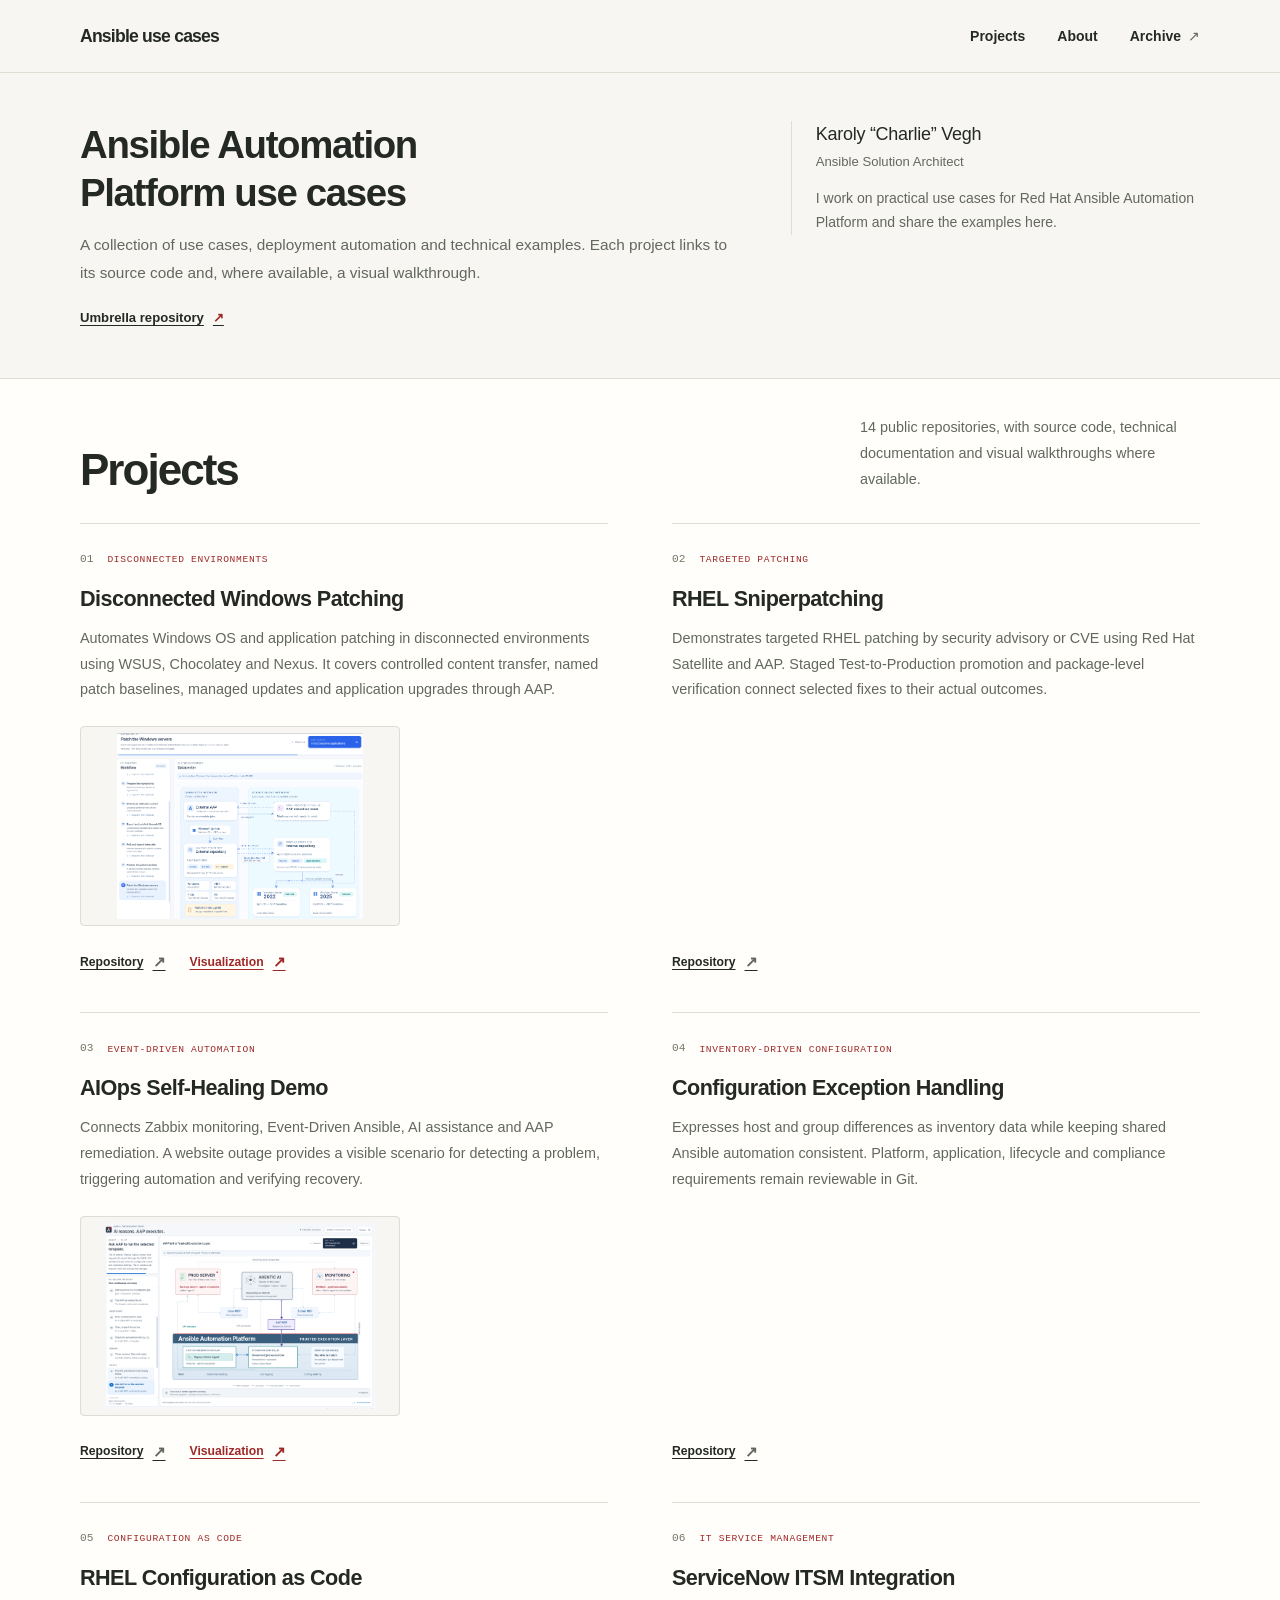
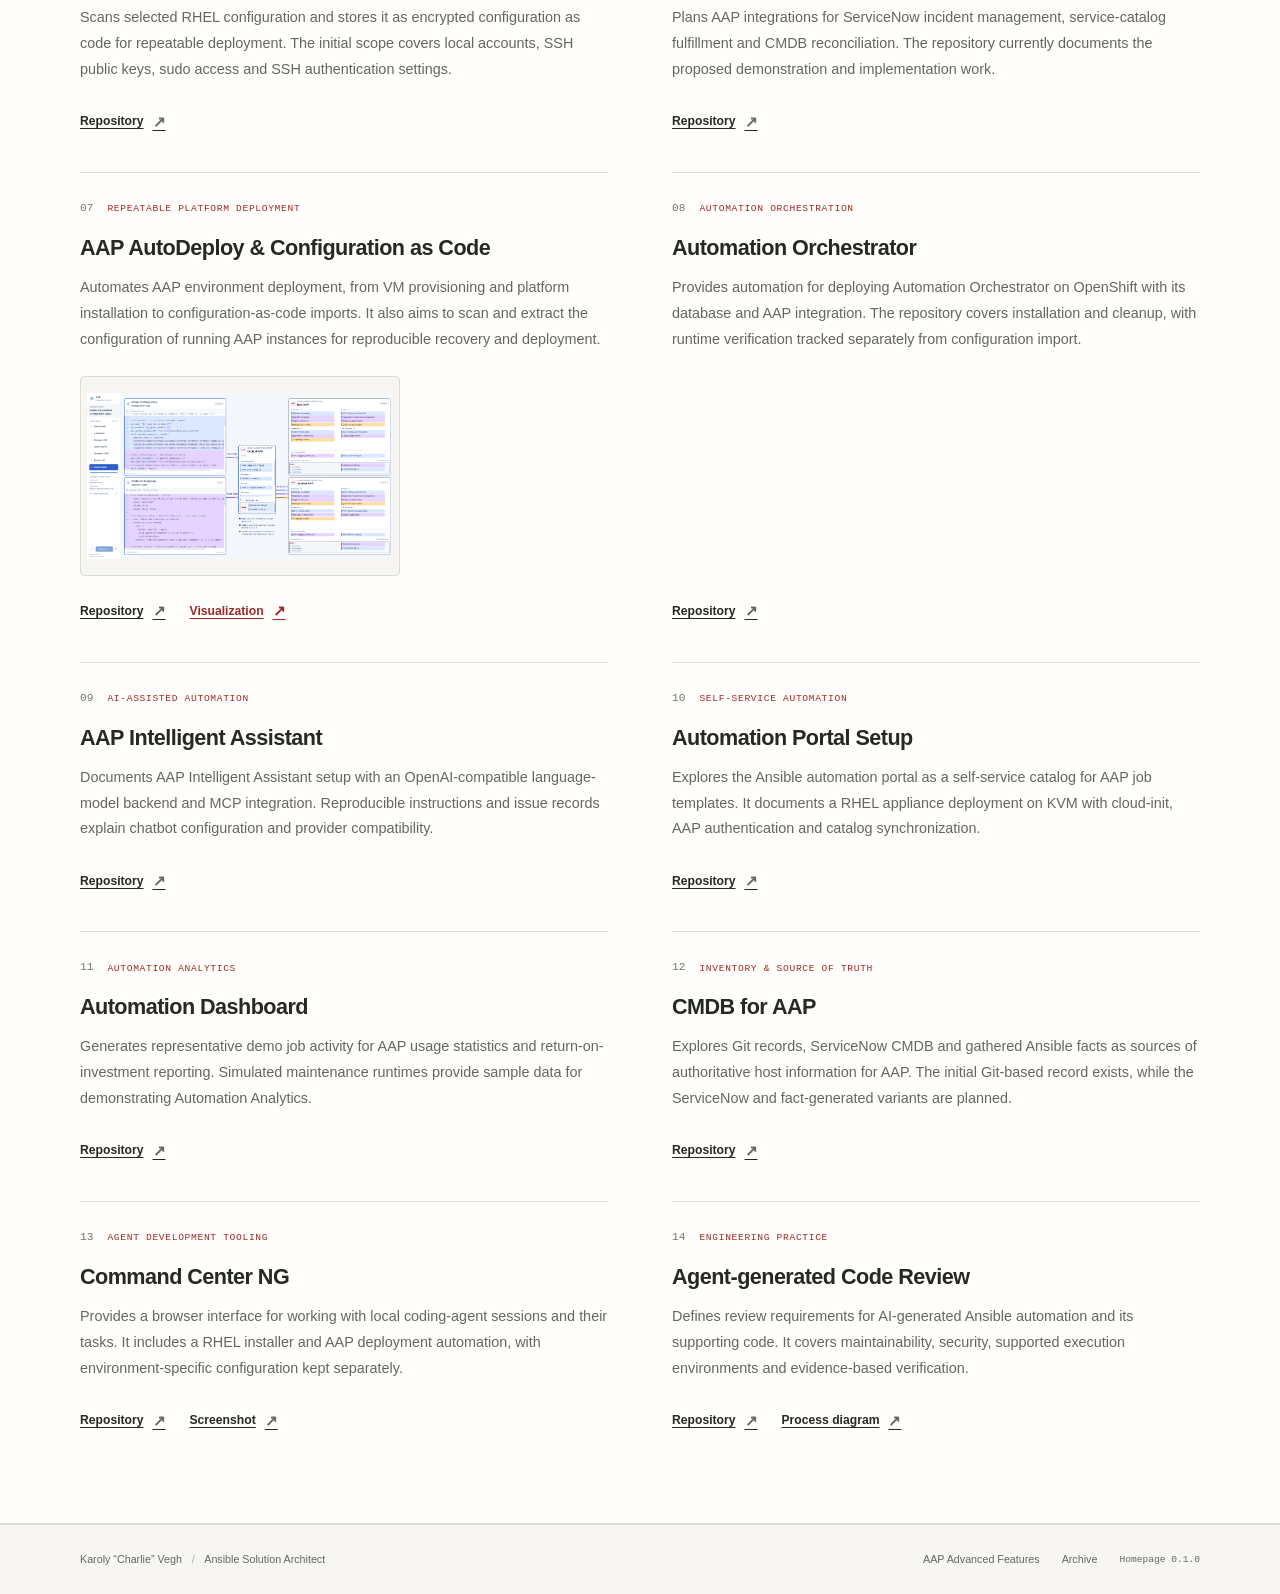
==== index.html @ 4953884d "Add visualization screenshot thumbnails" ====
<!doctype html>
<html lang="en">
<head>
  <meta charset="utf-8">
  <meta name="viewport" content="width=device-width, initial-scale=1">
  <meta name="description" content="Ansible Automation Platform use cases by Karoly “Charlie” Vegh, Ansible Solution Architect. Explore automation projects, source code and visual walkthroughs.">
  <meta name="site-version" content="0.1.0">
  <meta name="theme-color" content="#f8f6f2">
  <title>Ansible Automation Projects — Karoly “Charlie” Vegh</title>
  <link rel="stylesheet" href="/assets/site.css?v=0.1.0">
</head>
<body>
  <a class="skip-link" href="#main">Skip to content</a>
  <header class="site-header">
    <div class="container header-inner">
      <a class="wordmark" href="/" aria-label="Ansible use cases, home">Ansible use cases</a>
      <nav aria-label="Main navigation">
        <a href="#projects">Projects</a>
        <a href="#about">About</a>
        <a href="/archive/">Archive <span aria-hidden="true">↗</span></a>
      </nav>
    </div>
  </header>

  <main id="main">
    <section class="intro container" aria-labelledby="intro-heading">
      <div class="intro-copy">
        <h1 id="intro-heading">Ansible Automation Platform use cases</h1>
        <p class="intro-description">A collection of use cases, deployment automation and technical examples. Each project links to its source code and, where available, a visual walkthrough.</p>
        <p class="intro-links"><a class="text-link" href="https://github.com/kvegh/AAP-advanced-features">Umbrella repository <span aria-hidden="true">↗</span></a></p>
      </div>
      <aside class="author-intro" id="about" aria-labelledby="author-heading">
        <h2 id="author-heading">Karoly “Charlie” Vegh</h2>
        <p class="role">Ansible Solution Architect</p>
        <p>I work on practical use cases for Red Hat Ansible Automation Platform and share the examples here.</p>
      </aside>
    </section>

    <section class="projects-section" id="projects" aria-labelledby="projects-heading">
      <div class="container">
        <div class="section-heading">
          <div><h2 id="projects-heading">Projects</h2></div>
          <p>14 public repositories, with source code, technical documentation and visual walkthroughs where available.</p>
        </div>
        <div class="project-list">
          <article class="project" id="windows-patching" aria-labelledby="windows-title">
            <div class="project-topline"><span class="project-number">01</span><p class="project-category">Disconnected environments</p></div>
            <h3 id="windows-title">Disconnected Windows Patching</h3>
            <p class="project-description">Automates Windows OS and application patching in disconnected environments using WSUS, Chocolatey and Nexus. It covers controlled content transfer, named patch baselines, managed updates and application upgrades through AAP.</p>
            <a class="project-preview" href="https://kvegh.github.io/disconnected-windows-patching/demo-with-aap/" aria-label="Open Disconnected Windows Patching visualization from the beginning">
              <img src="/assets/thumbnails/windows-patching.png" width="1350" height="1022" loading="lazy" decoding="async" alt="Screenshot of the Disconnected Windows Patching visual walkthrough">
            </a>
            <div class="project-links"><a href="https://github.com/kvegh/disconnected-windows-patching" aria-label="Disconnected Windows Patching repository">Repository <span aria-hidden="true">↗</span></a><a class="visualization-link" href="https://kvegh.github.io/disconnected-windows-patching/demo-with-aap/" aria-label="Disconnected Windows Patching visualization">Visualization <span aria-hidden="true">↗</span></a></div>
          </article>
          <article class="project" id="rhel-sniperpatching" aria-labelledby="sniperpatching-title">
            <div class="project-topline"><span class="project-number">02</span><p class="project-category">Targeted patching</p></div>
            <h3 id="sniperpatching-title">RHEL Sniperpatching</h3>
            <p class="project-description">Demonstrates targeted RHEL patching by security advisory or CVE using Red Hat Satellite and AAP. Staged Test-to-Production promotion and package-level verification connect selected fixes to their actual outcomes.</p>
            <div class="project-links"><a href="https://github.com/kvegh/RHEL-sniperpatching" aria-label="RHEL Sniperpatching repository">Repository <span aria-hidden="true">↗</span></a></div>
          </article>
          <article class="project" id="aiops" aria-labelledby="aiops-title">
            <div class="project-topline"><span class="project-number">03</span><p class="project-category">Event-driven automation</p></div>
            <h3 id="aiops-title">AIOps Self-Healing Demo</h3>
            <p class="project-description">Connects Zabbix monitoring, Event-Driven Ansible, AI assistance and AAP remediation. A website outage provides a visible scenario for detecting a problem, triggering automation and verifying recovery.</p>
            <a class="project-preview" href="https://kvegh.github.io/aiops-selfhealing-demo/#step=1" aria-label="Open AIOps Self-Healing Demo visualization from the beginning">
              <img src="/assets/thumbnails/aiops-selfhealing.png" width="1485" height="1024" loading="lazy" decoding="async" alt="Screenshot of the AIOps Self-Healing Demo visual walkthrough">
            </a>
            <div class="project-links"><a href="https://github.com/kvegh/aiops-selfhealing-demo" aria-label="AIOps Self-Healing Demo repository">Repository <span aria-hidden="true">↗</span></a><a class="visualization-link" href="https://kvegh.github.io/aiops-selfhealing-demo/" aria-label="AIOps Self-Healing Demo visualization">Visualization <span aria-hidden="true">↗</span></a></div>
          </article>
          <article class="project" id="configuration-exceptions" aria-labelledby="exceptions-title">
            <div class="project-topline"><span class="project-number">04</span><p class="project-category">Inventory-driven configuration</p></div>
            <h3 id="exceptions-title">Configuration Exception Handling</h3>
            <p class="project-description">Expresses host and group differences as inventory data while keeping shared Ansible automation consistent. Platform, application, lifecycle and compliance requirements remain reviewable in Git.</p>
            <div class="project-links"><a href="https://github.com/kvegh/config_exceptions_ng" aria-label="Configuration Exception Handling repository">Repository <span aria-hidden="true">↗</span></a></div>
          </article>
          <article class="project" id="rhel-configuration" aria-labelledby="rhel-configuration-title">
            <div class="project-topline"><span class="project-number">05</span><p class="project-category">Configuration as code</p></div>
            <h3 id="rhel-configuration-title">RHEL Configuration as Code</h3>
            <p class="project-description">Scans selected RHEL configuration and stores it as encrypted configuration as code for repeatable deployment. The initial scope covers local accounts, SSH public keys, sudo access and SSH authentication settings.</p>
            <div class="project-links"><a href="https://github.com/kvegh/RHEL-ConfigAsCode" aria-label="RHEL Configuration as Code repository">Repository <span aria-hidden="true">↗</span></a></div>
          </article>
          <article class="project" id="servicenow" aria-labelledby="servicenow-title">
            <div class="project-topline"><span class="project-number">06</span><p class="project-category">IT service management</p></div>
            <h3 id="servicenow-title">ServiceNow ITSM Integration</h3>
            <p class="project-description">Plans AAP integrations for ServiceNow incident management, service-catalog fulfillment and CMDB reconciliation. The repository currently documents the proposed demonstration and implementation work.</p>
            <div class="project-links"><a href="https://github.com/kvegh/ServiceNow-ITSM-Integration" aria-label="ServiceNow ITSM Integration repository">Repository <span aria-hidden="true">↗</span></a></div>
          </article>
          <article class="project" id="aap-autodeploy" aria-labelledby="autodeploy-title">
            <div class="project-topline"><span class="project-number">07</span><p class="project-category">Repeatable platform deployment</p></div>
            <h3 id="autodeploy-title">AAP AutoDeploy &amp; Configuration as Code</h3>
            <p class="project-description">Automates AAP environment deployment, from VM provisioning and platform installation to configuration-as-code imports. It also aims to scan and extract the configuration of running AAP instances for reproducible recovery and deployment.</p>
            <a class="project-preview" href="https://kvegh.github.io/aap_autodeploy_configascode/#separation" aria-label="Open AAP AutoDeploy and Configuration as Code visualization from the beginning">
              <img src="/assets/thumbnails/aap-autodeploy.png" width="1914" height="1037" loading="lazy" decoding="async" alt="Screenshot of the AAP AutoDeploy and Configuration as Code visual walkthrough">
            </a>
            <div class="project-links"><a href="https://github.com/kvegh/aap_autodeploy_configascode" aria-label="AAP AutoDeploy and Configuration as Code repository">Repository <span aria-hidden="true">↗</span></a><a class="visualization-link" href="https://kvegh.github.io/aap_autodeploy_configascode/" aria-label="AAP AutoDeploy and Configuration as Code visualization">Visualization <span aria-hidden="true">↗</span></a></div>
          </article>
          <article class="project" id="orchestrator" aria-labelledby="orchestrator-title">
            <div class="project-topline"><span class="project-number">08</span><p class="project-category">Automation orchestration</p></div>
            <h3 id="orchestrator-title">Automation Orchestrator</h3>
            <p class="project-description">Provides automation for deploying Automation Orchestrator on OpenShift with its database and AAP integration. The repository covers installation and cleanup, with runtime verification tracked separately from configuration import.</p>
            <div class="project-links"><a href="https://github.com/kvegh/automation-orchestrator" aria-label="Automation Orchestrator repository">Repository <span aria-hidden="true">↗</span></a></div>
          </article>
          <article class="project" id="intelligent-assistant" aria-labelledby="assistant-title">
            <div class="project-topline"><span class="project-number">09</span><p class="project-category">AI-assisted automation</p></div>
            <h3 id="assistant-title">AAP Intelligent Assistant</h3>
            <p class="project-description">Documents AAP Intelligent Assistant setup with an OpenAI-compatible language-model backend and MCP integration. Reproducible instructions and issue records explain chatbot configuration and provider compatibility.</p>
            <div class="project-links"><a href="https://github.com/kvegh/intelligent-assistant" aria-label="AAP Intelligent Assistant repository">Repository <span aria-hidden="true">↗</span></a></div>
          </article>
          <article class="project" id="automation-portal" aria-labelledby="portal-title">
            <div class="project-topline"><span class="project-number">10</span><p class="project-category">Self-service automation</p></div>
            <h3 id="portal-title">Automation Portal Setup</h3>
            <p class="project-description">Explores the Ansible automation portal as a self-service catalog for AAP job templates. It documents a RHEL appliance deployment on KVM with cloud-init, AAP authentication and catalog synchronization.</p>
            <div class="project-links"><a href="https://github.com/kvegh/automation_portal_setup" aria-label="Automation Portal Setup repository">Repository <span aria-hidden="true">↗</span></a></div>
          </article>
          <article class="project" id="automation-dashboard" aria-labelledby="dashboard-title">
            <div class="project-topline"><span class="project-number">11</span><p class="project-category">Automation analytics</p></div>
            <h3 id="dashboard-title">Automation Dashboard</h3>
            <p class="project-description">Generates representative demo job activity for AAP usage statistics and return-on-investment reporting. Simulated maintenance runtimes provide sample data for demonstrating Automation Analytics.</p>
            <div class="project-links"><a href="https://github.com/kvegh/Automation_Dashboard" aria-label="Automation Dashboard repository">Repository <span aria-hidden="true">↗</span></a></div>
          </article>
          <article class="project" id="cmdb" aria-labelledby="cmdb-title">
            <div class="project-topline"><span class="project-number">12</span><p class="project-category">Inventory &amp; source of truth</p></div>
            <h3 id="cmdb-title">CMDB for AAP</h3>
            <p class="project-description">Explores Git records, ServiceNow CMDB and gathered Ansible facts as sources of authoritative host information for AAP. The initial Git-based record exists, while the ServiceNow and fact-generated variants are planned.</p>
            <div class="project-links"><a href="https://github.com/kvegh/CMDB-for-AAP" aria-label="CMDB for AAP repository">Repository <span aria-hidden="true">↗</span></a></div>
          </article>
          <article class="project" id="command-center" aria-labelledby="command-center-title">
            <div class="project-topline"><span class="project-number">13</span><p class="project-category">Agent development tooling</p></div>
            <h3 id="command-center-title">Command Center NG</h3>
            <p class="project-description">Provides a browser interface for working with local coding-agent sessions and their tasks. It includes a RHEL installer and AAP deployment automation, with environment-specific configuration kept separately.</p>
            <div class="project-links"><a href="https://github.com/kvegh/command-center-ng" aria-label="Command Center NG repository">Repository <span aria-hidden="true">↗</span></a><a href="https://github.com/kvegh/command-center-ng/blob/main/docs/screenshots/coordinator-overview.png" aria-label="Command Center NG coordinator screenshot">Screenshot <span aria-hidden="true">↗</span></a></div>
          </article>
          <article class="project" id="code-review" aria-labelledby="code-review-title">
            <div class="project-topline"><span class="project-number">14</span><p class="project-category">Engineering practice</p></div>
            <h3 id="code-review-title">Agent-generated Code Review</h3>
            <p class="project-description">Defines review requirements for AI-generated Ansible automation and its supporting code. It covers maintainability, security, supported execution environments and evidence-based verification.</p>
            <div class="project-links"><a href="https://github.com/kvegh/Agent_generated_code_review" aria-label="Agent-generated Code Review repository">Repository <span aria-hidden="true">↗</span></a><a href="https://github.com/kvegh/Agent_generated_code_review#14-review-procedure-and-evidence" aria-label="Agent-generated Code Review process diagram">Process diagram <span aria-hidden="true">↗</span></a></div>
          </article>
        </div>
      </div>
    </section>

  </main>

  <footer class="site-footer">
    <div class="container footer-inner"><p>Karoly “Charlie” Vegh <span aria-hidden="true">/</span> Ansible Solution Architect</p><div><a href="https://github.com/kvegh/AAP-advanced-features">AAP Advanced Features</a><a href="/archive/">Archive</a><span>Homepage 0.1.0</span></div></div>
  </footer>
</body>
</html>
---- assets/site.css ----
:root {
  color-scheme: light;
  --paper: #f8f6f2;
  --surface: #fffefa;
  --ink: #242925;
  --muted: #62685f;
  --red: #9f2929;
  --red-dark: #7c1e1e;
  --rule: #dcded4;
  --soft: #efeee7;
  --mono: ui-monospace, "SFMono-Regular", Consolas, monospace;
  --sans: -apple-system, BlinkMacSystemFont, "Segoe UI", sans-serif;
}

* { box-sizing: border-box; }
html { scroll-padding-top: 2rem; }
body { margin: 0; background: var(--paper); color: var(--ink); font-family: var(--sans); font-size: 1rem; line-height: 1.6; -webkit-font-smoothing: antialiased; }
a { color: inherit; text-underline-offset: 0.25em; text-decoration-thickness: 1px; }
a:hover { color: var(--red-dark); }
a:focus-visible { outline: 3px solid var(--red); outline-offset: 5px; border-radius: 2px; }
h1, h2, h3, p, figure { margin: 0; }
h1, h2, h3 { text-wrap: balance; }
.container { width: min(1120px, calc(100% - 64px)); margin-inline: auto; }
.skip-link { position: absolute; top: 12px; left: 12px; transform: translateY(-180%); padding: 12px 18px; background: var(--ink); color: white; z-index: 10; }
.skip-link:focus { transform: translateY(0); color: white; }

.site-header { border-bottom: 1px solid var(--rule); }
.header-inner { min-height: 72px; display: flex; align-items: center; justify-content: space-between; gap: 28px; }
.wordmark { font-size: 1.1rem; font-weight: 720; letter-spacing: -0.045em; text-decoration: none; }
.site-header nav { display: flex; align-items: center; gap: 32px; }
.site-header nav a { padding-block: 12px; font-size: 0.875rem; font-weight: 550; text-decoration: none; }
.site-header nav a:hover { text-decoration: underline; }
.site-header nav span { margin-left: 3px; color: var(--muted); }

.intro { display: grid; grid-template-columns: minmax(0, 1.6fr) minmax(15rem, 1fr); gap: 56px; align-items: start; padding-block: 48px; }
.intro h1 { margin-bottom: 14px; font-size: clamp(1.75rem, 3.2vw, 2.4rem); font-weight: 550; line-height: 1.25; letter-spacing: -0.035em; }
.intro-description { max-width: 650px; color: var(--muted); font-size: 0.96rem; line-height: 1.8; }
.intro-links { margin-top: 18px; }
.text-link { display: inline-flex; align-items: center; gap: 9px; font-size: 0.82rem; font-weight: 600; }
.text-link span { color: var(--red); }
.author-intro { padding-left: 24px; border-left: 1px solid var(--rule); scroll-margin-top: 24px; }
.author-intro h2 { margin: 0; font-size: 1.125rem; font-weight: 500; line-height: 1.5; letter-spacing: -0.015em; }
.author-intro p { margin-top: 12px; color: var(--muted); font-size: 0.875rem; line-height: 1.75; }
.author-intro .role { margin-top: 3px; font-size: 0.82rem; }

.projects-section { padding-block: 36px 52px; border-block: 1px solid var(--rule); background: var(--surface); scroll-margin-top: 24px; }
.section-heading { display: flex; align-items: end; justify-content: space-between; gap: 48px; margin-bottom: 28px; }
h2 { margin-top: 12px; font-size: clamp(2rem, 3.5vw, 2.75rem); font-weight: 570; line-height: 1.16; letter-spacing: -0.045em; }
.section-heading > p { max-width: 340px; padding-bottom: 2px; font-size: 0.9rem; line-height: 1.8; color: var(--muted); }
.project-list { display: grid; grid-template-columns: repeat(2, minmax(0, 1fr)); column-gap: 64px; }
.project { display: flex; flex-direction: column; min-width: 0; padding-block: 27px 34px; border-top: 1px solid var(--rule); scroll-margin-top: 24px; }
.project-topline { display: flex; align-items: center; gap: 14px; margin-bottom: 16px; }
.project-number { color: #727868; font-family: var(--mono); font-size: 0.7rem; }
.project-category { color: var(--red); font-family: var(--mono); font-size: 0.6rem; line-height: 1.6; letter-spacing: 0.07em; text-transform: uppercase; }
h3 { margin-bottom: 13px; font-size: 1.35rem; font-weight: 600; line-height: 1.3; letter-spacing: -0.025em; }
.project-description { padding-bottom: 23px; color: var(--muted); font-size: 0.9rem; line-height: 1.8; }
/* Keep each supplied screenshot intact inside a modest, consistent preview. */
.project-preview { display: block; align-self: flex-start; width: 100%; max-width: 320px; aspect-ratio: 16 / 10; margin-bottom: 20px; padding: 6px; border: 1px solid var(--rule); border-radius: 4px; background: var(--paper); }
.project-preview:hover { border-color: var(--red); }
.project-preview img { display: block; width: 100%; height: 100%; object-fit: contain; }
.project-links { display: flex; align-items: center; flex-wrap: wrap; gap: 24px; margin-top: auto; }
.project-links a { display: inline-flex; align-items: center; gap: 9px; min-height: 32px; font-size: 0.76rem; font-weight: 600; }
.project-links a span { font-size: 0.95rem; color: var(--muted); }
.project-links .visualization-link { color: var(--red); }
.project-links .visualization-link span { color: inherit; }

.site-footer { border-top: 1px solid var(--rule); }
.footer-inner { display: flex; align-items: center; justify-content: space-between; gap: 24px; padding-block: 26px; color: var(--muted); font-size: 0.67rem; }
.footer-inner p span { margin-inline: 7px; color: #a5ab9c; }
.footer-inner > div { display: flex; align-items: center; flex-wrap: wrap; gap: 22px; }
.footer-inner a { text-decoration: none; }
.footer-inner a:hover { text-decoration: underline; }
.footer-inner > div > span { font-family: var(--mono); font-size: 0.6rem; }

@media (max-width: 1000px) {
  .intro { gap: 32px; }
  .project-list { column-gap: 40px; }
  .section-heading { gap: 32px; }
  .section-heading > p { max-width: 280px; }
  .footer-inner { align-items: flex-start; flex-direction: column; gap: 12px; }
}

@media (max-width: 720px) {
  .container { width: calc(100% - 40px); }
  .header-inner { min-height: 68px; gap: 20px; }
  .site-header nav { gap: 20px; }
  .site-header nav a { font-size: 0.75rem; }
  .wordmark { font-size: 0.95rem; }
  .intro { grid-template-columns: 1fr; gap: 24px; padding-block: 32px; }
  .author-intro { padding-left: 18px; }
  .projects-section { padding-block: 32px 24px; }
  .section-heading { display: block; margin-bottom: 24px; }
  .section-heading > p { max-width: 480px; margin-top: 14px; }
  .project-list { grid-template-columns: 1fr; }
  .project { padding-block: 26px 30px; }
  .project-description { padding-bottom: 19px; }
  h3 { font-size: 1.3rem; }
  .footer-inner { padding-block: 24px; font-size: 0.64rem; }
}

@media (max-width: 380px) {
  .container { width: calc(100% - 32px); }
  .site-header nav { gap: 12px; }
  .wordmark { font-size: 0.85rem; }
  .footer-inner > div { gap: 15px; }
}

@media print {
  body { background: white; }
  .site-header, .site-footer { display: none; }
  .intro { padding-block: 24px; }
  .projects-section { padding-block: 24px; }
  .project-list { column-gap: 30px; }
  .project { break-inside: avoid; }
}
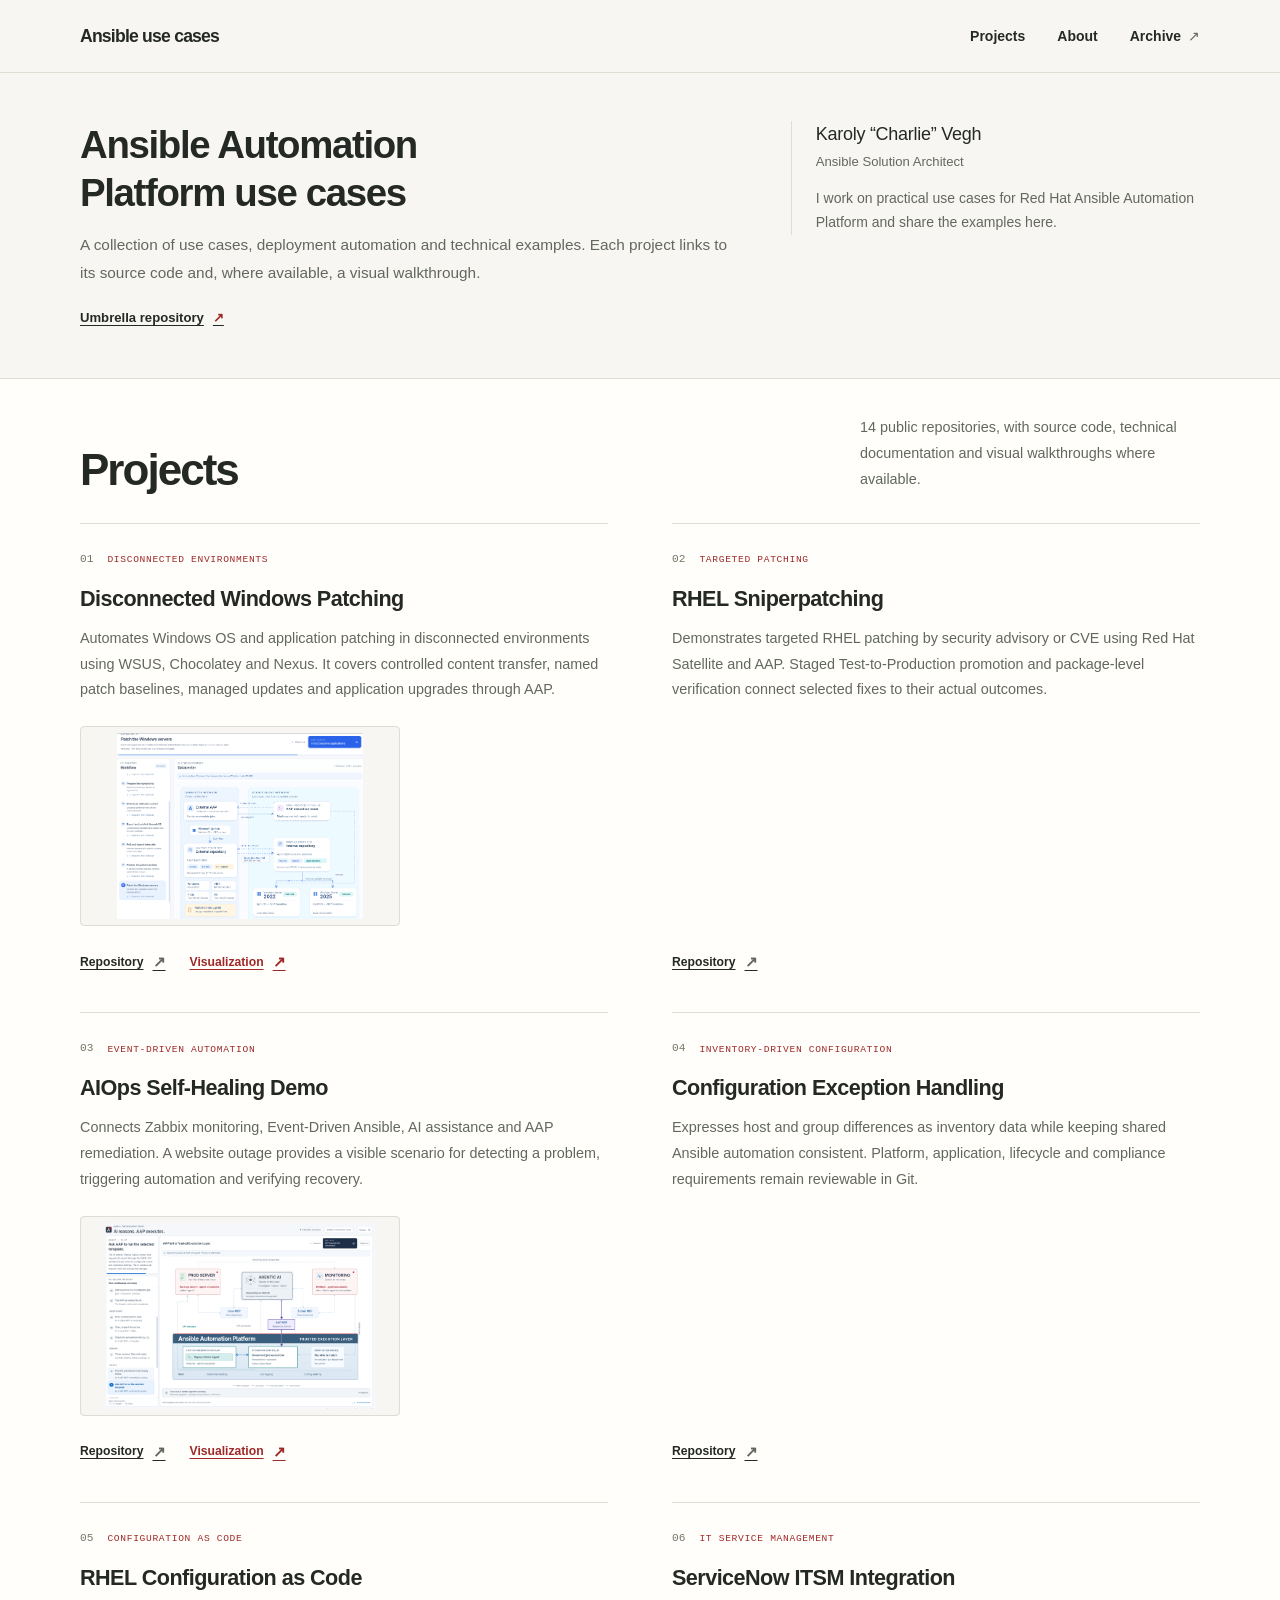
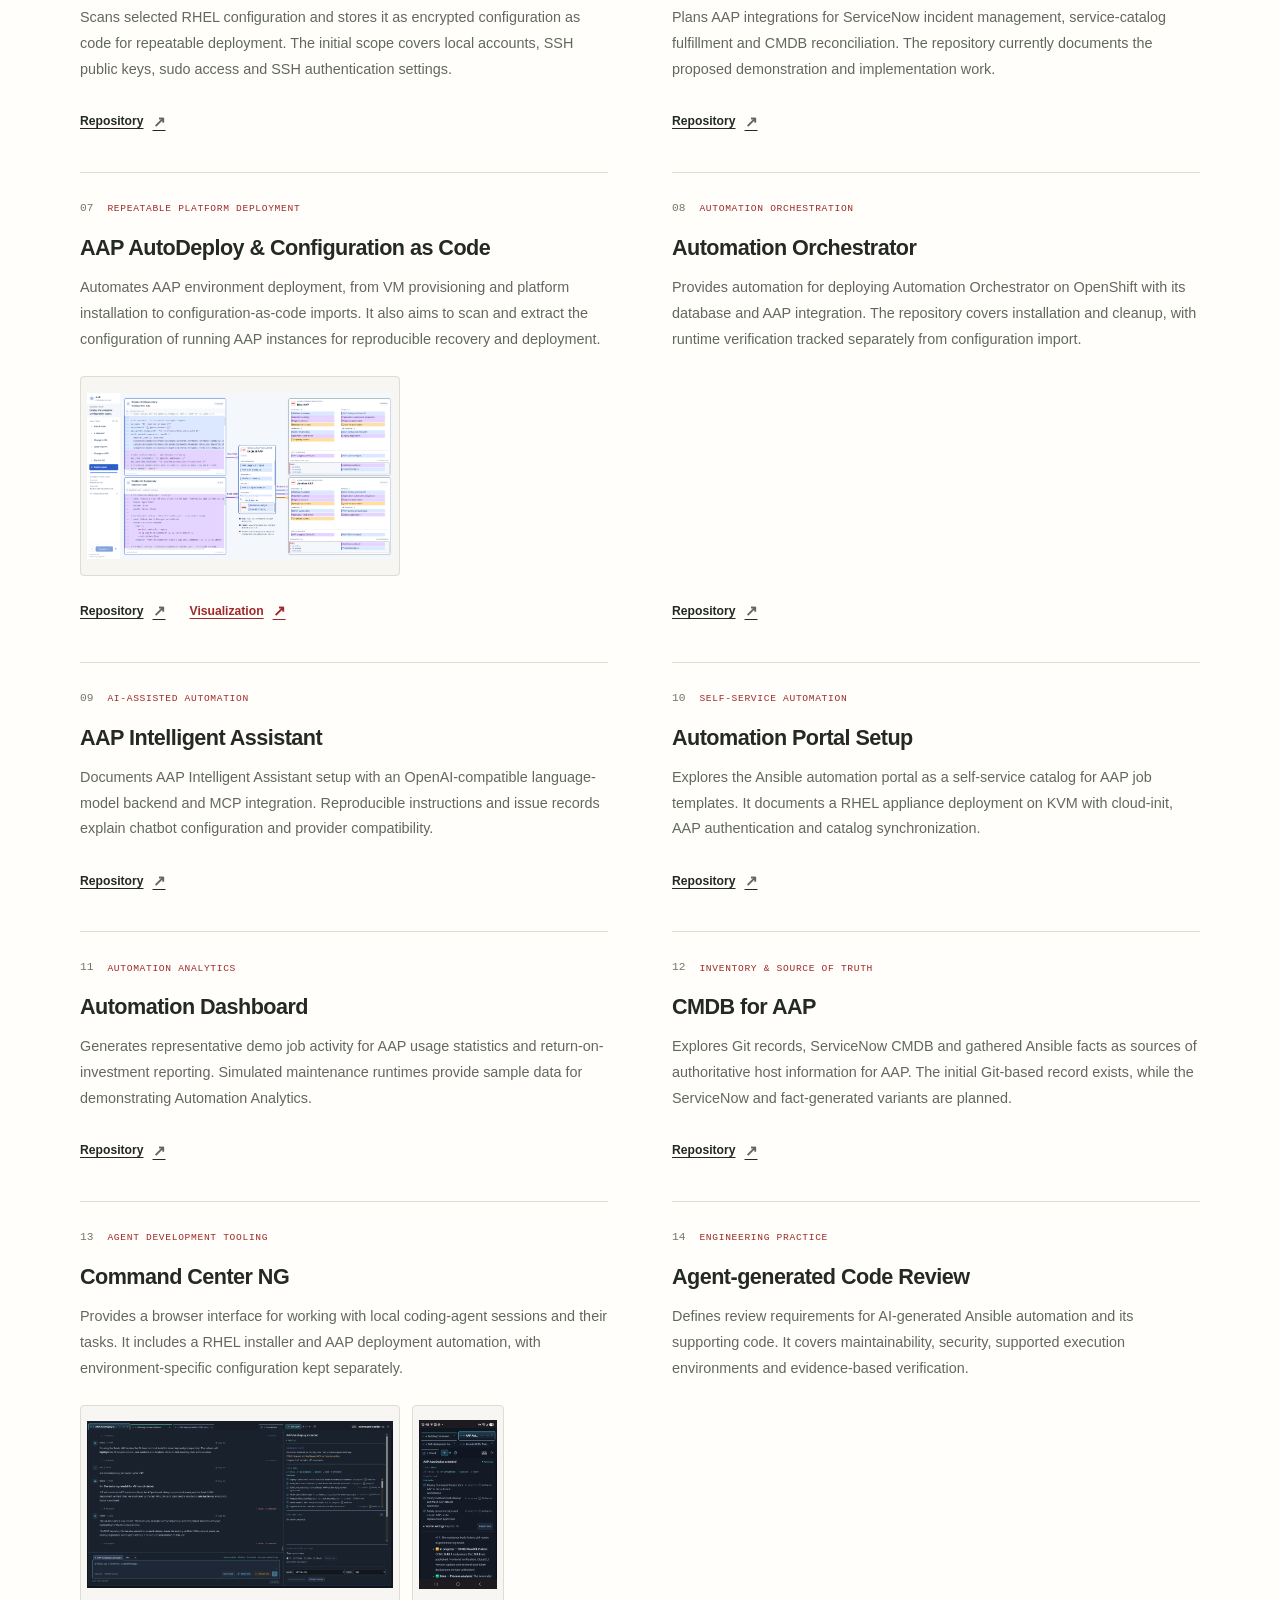
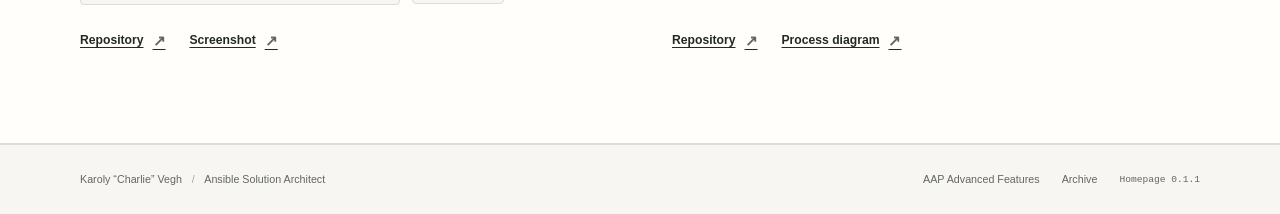
==== commit c8bbd68b: "Add CCNG laptop and mobile screenshot thumbnails" ====
--- a/index.html
+++ b/index.html
@@ -4,10 +4,10 @@
   <meta charset="utf-8">
   <meta name="viewport" content="width=device-width, initial-scale=1">
   <meta name="description" content="Ansible Automation Platform use cases by Karoly “Charlie” Vegh, Ansible Solution Architect. Explore automation projects, source code and visual walkthroughs.">
-  <meta name="site-version" content="0.1.0">
+  <meta name="site-version" content="0.1.1">
   <meta name="theme-color" content="#f8f6f2">
   <title>Ansible Automation Projects — Karoly “Charlie” Vegh</title>
-  <link rel="stylesheet" href="/assets/site.css?v=0.1.0">
+  <link rel="stylesheet" href="/assets/site.css?v=0.1.1">
 </head>
 <body>
   <a class="skip-link" href="#main">Skip to content</a>
@@ -128,6 +128,14 @@
             <div class="project-topline"><span class="project-number">13</span><p class="project-category">Agent development tooling</p></div>
             <h3 id="command-center-title">Command Center NG</h3>
             <p class="project-description">Provides a browser interface for working with local coding-agent sessions and their tasks. It includes a RHEL installer and AAP deployment automation, with environment-specific configuration kept separately.</p>
+            <div class="project-previews">
+              <a class="project-preview" href="/assets/thumbnails/ccng-laptop.png" aria-label="Open full-size Command Center NG laptop screenshot">
+                <img src="/assets/thumbnails/ccng-laptop.png" width="1917" height="1046" loading="lazy" decoding="async" alt="Command Center NG laptop view showing a worker conversation and project tasks">
+              </a>
+              <a class="project-preview project-preview-mobile" href="/assets/thumbnails/ccng-mobile.jpg" aria-label="Open full-size Command Center NG mobile screenshot">
+                <img src="/assets/thumbnails/ccng-mobile.jpg" width="1080" height="2340" loading="lazy" decoding="async" alt="Command Center NG mobile overview showing agents and project tasks">
+              </a>
+            </div>
             <div class="project-links"><a href="https://github.com/kvegh/command-center-ng" aria-label="Command Center NG repository">Repository <span aria-hidden="true">↗</span></a><a href="https://github.com/kvegh/command-center-ng/blob/main/docs/screenshots/coordinator-overview.png" aria-label="Command Center NG coordinator screenshot">Screenshot <span aria-hidden="true">↗</span></a></div>
           </article>
           <article class="project" id="code-review" aria-labelledby="code-review-title">
@@ -143,7 +151,7 @@
   </main>
 
   <footer class="site-footer">
-    <div class="container footer-inner"><p>Karoly “Charlie” Vegh <span aria-hidden="true">/</span> Ansible Solution Architect</p><div><a href="https://github.com/kvegh/AAP-advanced-features">AAP Advanced Features</a><a href="/archive/">Archive</a><span>Homepage 0.1.0</span></div></div>
+    <div class="container footer-inner"><p>Karoly “Charlie” Vegh <span aria-hidden="true">/</span> Ansible Solution Architect</p><div><a href="https://github.com/kvegh/AAP-advanced-features">AAP Advanced Features</a><a href="/archive/">Archive</a><span>Homepage 0.1.1</span></div></div>
   </footer>
 </body>
 </html>
--- a/assets/site.css
+++ b/assets/site.css
@@ -58,6 +58,10 @@
 .project-preview { display: block; align-self: flex-start; width: 100%; max-width: 320px; aspect-ratio: 16 / 10; margin-bottom: 20px; padding: 6px; border: 1px solid var(--rule); border-radius: 4px; background: var(--paper); }
 .project-preview:hover { border-color: var(--red); }
 .project-preview img { display: block; width: 100%; height: 100%; object-fit: contain; }
+/* Pair laptop and portrait screenshots without cropping either image. */
+.project-previews { display: flex; flex-wrap: wrap; align-items: flex-start; gap: 12px; margin-bottom: 20px; }
+.project-previews .project-preview { margin-bottom: 0; }
+.project-preview-mobile { max-width: 92px; aspect-ratio: 1080 / 2340; }
 .project-links { display: flex; align-items: center; flex-wrap: wrap; gap: 24px; margin-top: auto; }
 .project-links a { display: inline-flex; align-items: center; gap: 9px; min-height: 32px; font-size: 0.76rem; font-weight: 600; }
 .project-links a span { font-size: 0.95rem; color: var(--muted); }
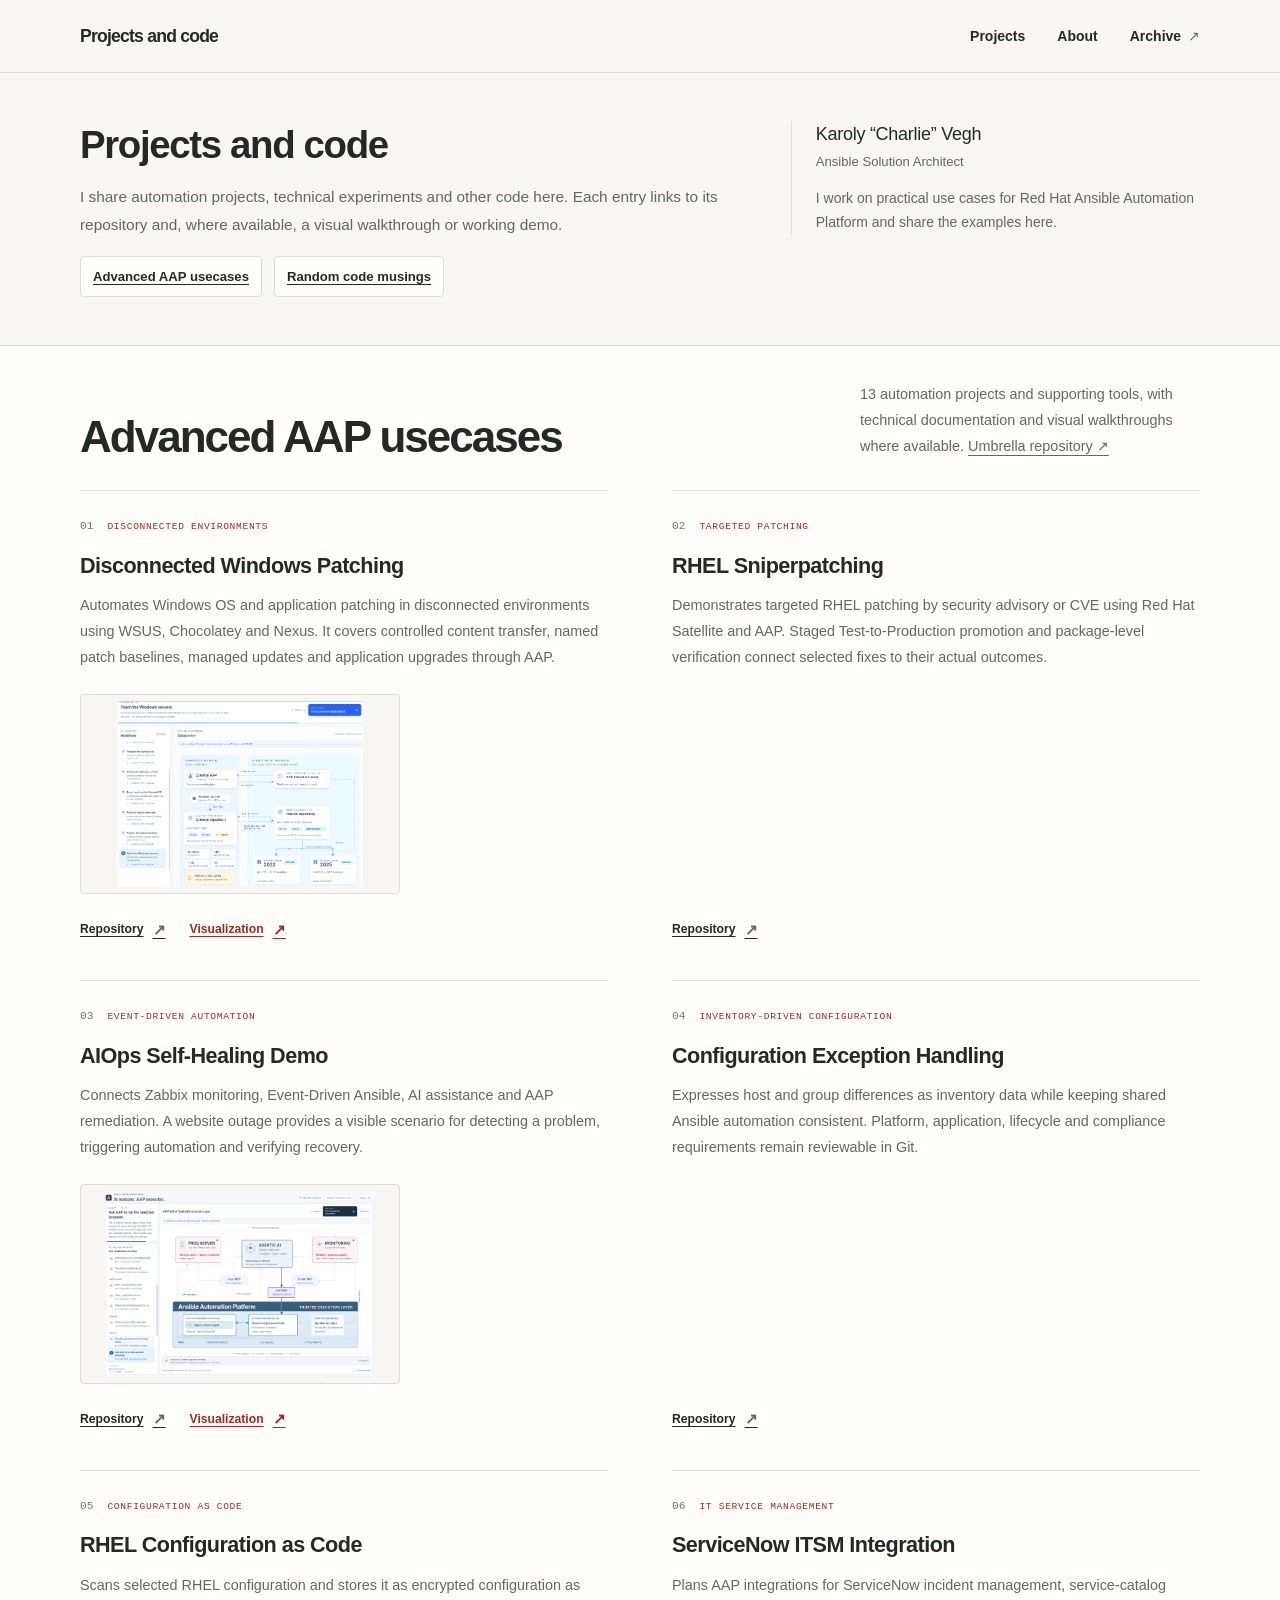
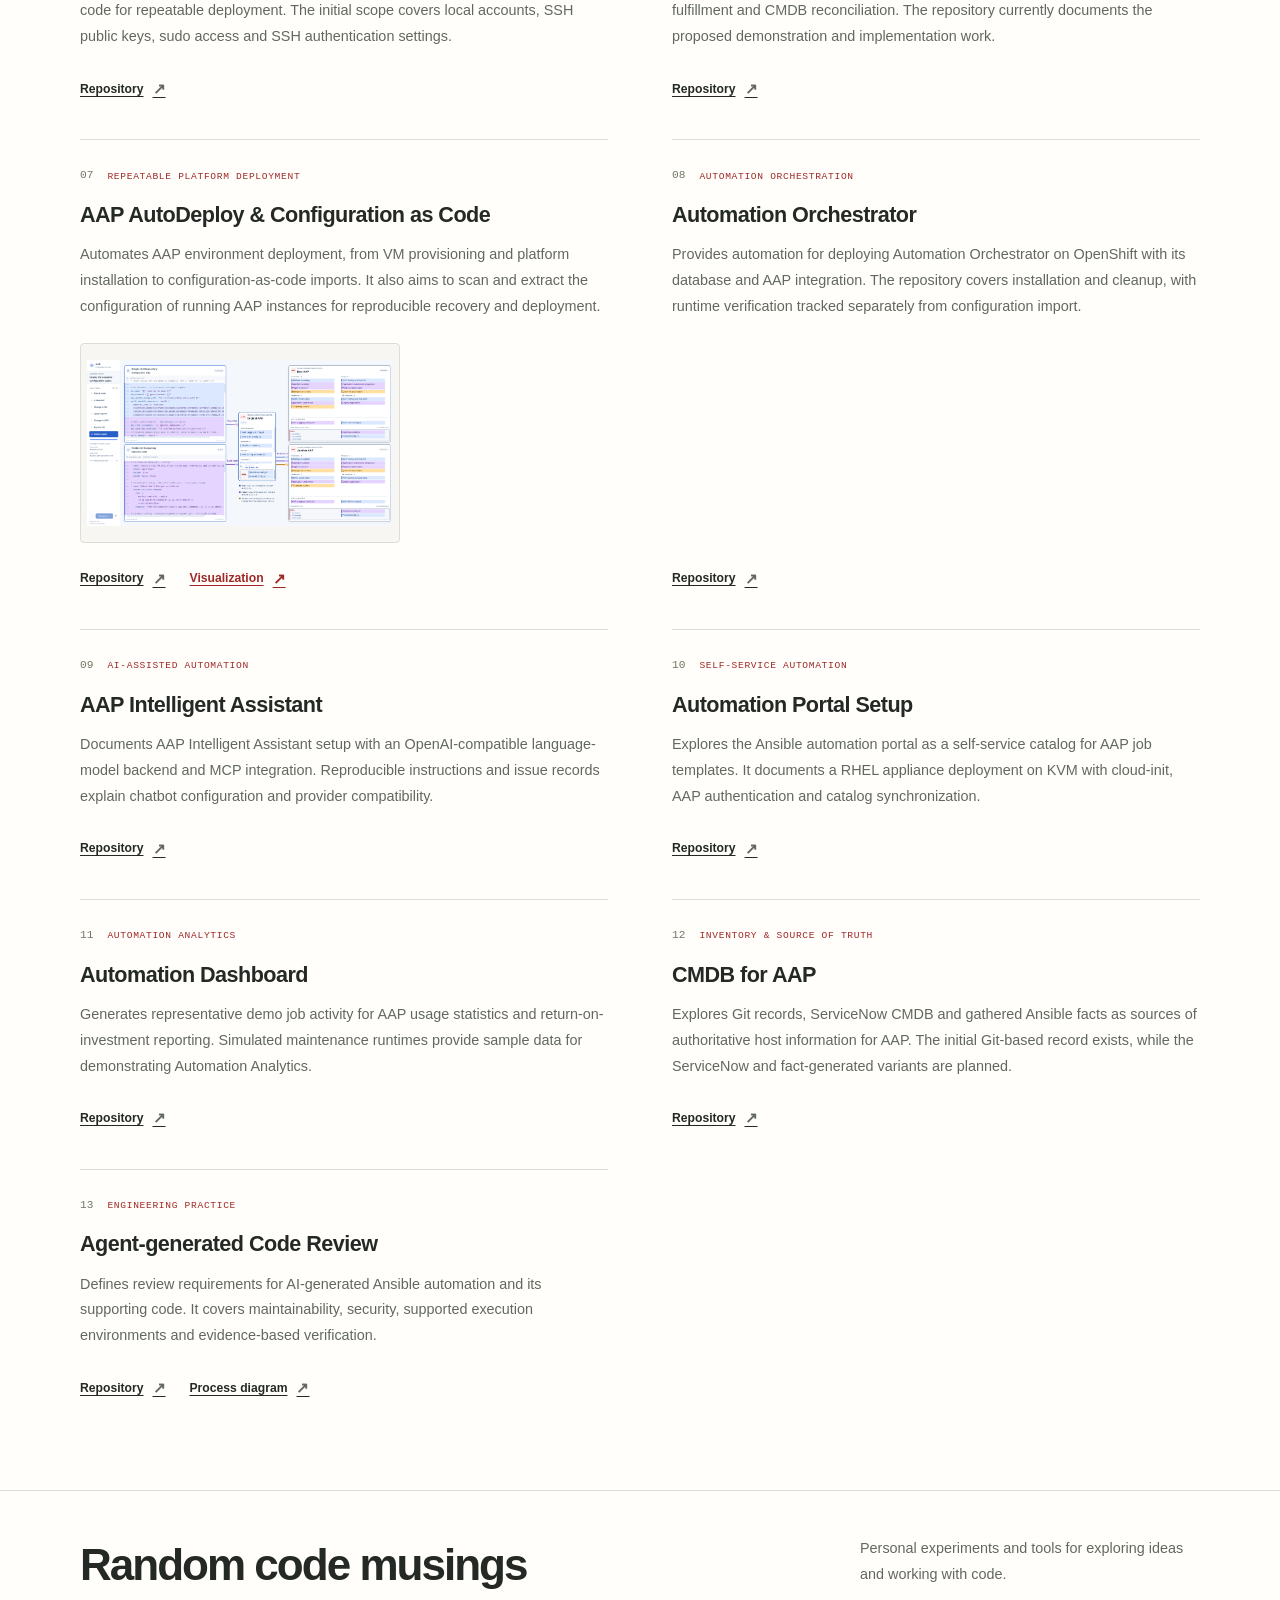
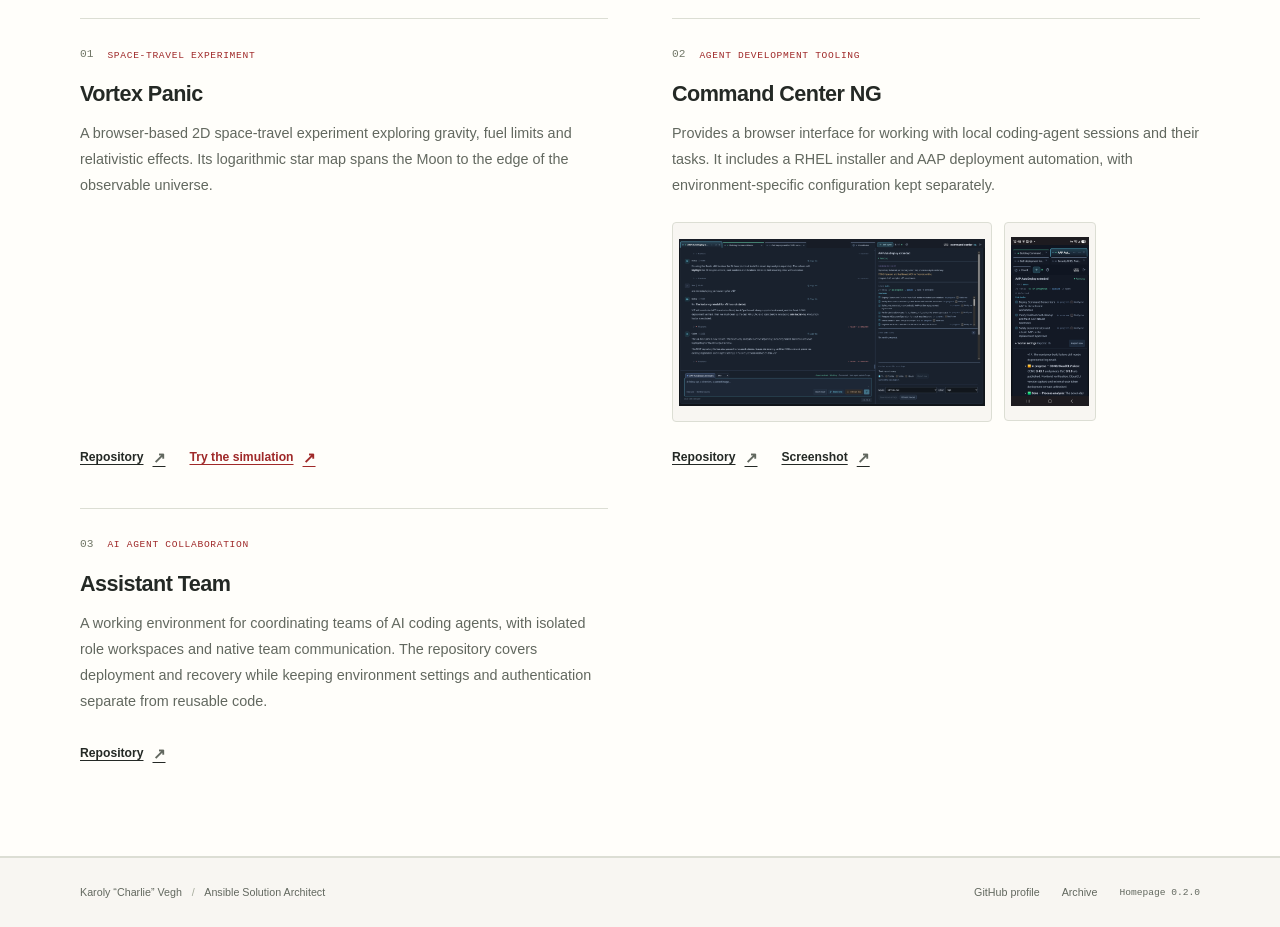
==== commit 4917fb59: "Separate AAP use cases from personal code projects" ====
--- a/index.html
+++ b/index.html
@@ -3,17 +3,17 @@
 <head>
   <meta charset="utf-8">
   <meta name="viewport" content="width=device-width, initial-scale=1">
-  <meta name="description" content="Ansible Automation Platform use cases by Karoly “Charlie” Vegh, Ansible Solution Architect. Explore automation projects, source code and visual walkthroughs.">
-  <meta name="site-version" content="0.1.1">
+  <meta name="description" content="Projects and code by Karoly “Charlie” Vegh, Ansible Solution Architect. Explore advanced AAP use cases, personal code experiments and visual walkthroughs.">
+  <meta name="site-version" content="0.2.0">
   <meta name="theme-color" content="#f8f6f2">
-  <title>Ansible Automation Projects — Karoly “Charlie” Vegh</title>
-  <link rel="stylesheet" href="/assets/site.css?v=0.1.1">
+  <title>Projects and code — Karoly “Charlie” Vegh</title>
+  <link rel="stylesheet" href="/assets/site.css?v=0.2.0">
 </head>
 <body>
   <a class="skip-link" href="#main">Skip to content</a>
   <header class="site-header">
     <div class="container header-inner">
-      <a class="wordmark" href="/" aria-label="Ansible use cases, home">Ansible use cases</a>
+      <a class="wordmark" href="/" aria-label="Projects and code, home">Projects and code</a>
       <nav aria-label="Main navigation">
         <a href="#projects">Projects</a>
         <a href="#about">About</a>
@@ -25,9 +25,9 @@
   <main id="main">
     <section class="intro container" aria-labelledby="intro-heading">
       <div class="intro-copy">
-        <h1 id="intro-heading">Ansible Automation Platform use cases</h1>
-        <p class="intro-description">A collection of use cases, deployment automation and technical examples. Each project links to its source code and, where available, a visual walkthrough.</p>
-        <p class="intro-links"><a class="text-link" href="https://github.com/kvegh/AAP-advanced-features">Umbrella repository <span aria-hidden="true">↗</span></a></p>
+        <h1 id="intro-heading">Projects and code</h1>
+        <p class="intro-description">I share automation projects, technical experiments and other code here. Each entry links to its repository and, where available, a visual walkthrough or working demo.</p>
+        <nav class="intro-links" aria-label="Project collections"><a class="text-link" href="#advanced-aap">Advanced AAP usecases</a><a class="text-link" href="#random-code">Random code musings</a></nav>
       </div>
       <aside class="author-intro" id="about" aria-labelledby="author-heading">
         <h2 id="author-heading">Karoly “Charlie” Vegh</h2>
@@ -36,11 +36,11 @@
       </aside>
     </section>
 
-    <section class="projects-section" id="projects" aria-labelledby="projects-heading">
+    <section class="projects-section" id="projects" aria-labelledby="advanced-aap">
       <div class="container">
         <div class="section-heading">
-          <div><h2 id="projects-heading">Projects</h2></div>
-          <p>14 public repositories, with source code, technical documentation and visual walkthroughs where available.</p>
+          <div><h2 id="advanced-aap">Advanced AAP usecases</h2></div>
+          <p>13 automation projects and supporting tools, with technical documentation and visual walkthroughs where available. <a href="https://github.com/kvegh/AAP-advanced-features">Umbrella repository <span aria-hidden="true">↗</span></a></p>
         </div>
         <div class="project-list">
           <article class="project" id="windows-patching" aria-labelledby="windows-title">
@@ -124,8 +124,32 @@
             <p class="project-description">Explores Git records, ServiceNow CMDB and gathered Ansible facts as sources of authoritative host information for AAP. The initial Git-based record exists, while the ServiceNow and fact-generated variants are planned.</p>
             <div class="project-links"><a href="https://github.com/kvegh/CMDB-for-AAP" aria-label="CMDB for AAP repository">Repository <span aria-hidden="true">↗</span></a></div>
           </article>
+          <article class="project" id="code-review" aria-labelledby="code-review-title">
+            <div class="project-topline"><span class="project-number">13</span><p class="project-category">Engineering practice</p></div>
+            <h3 id="code-review-title">Agent-generated Code Review</h3>
+            <p class="project-description">Defines review requirements for AI-generated Ansible automation and its supporting code. It covers maintainability, security, supported execution environments and evidence-based verification.</p>
+            <div class="project-links"><a href="https://github.com/kvegh/Agent_generated_code_review" aria-label="Agent-generated Code Review repository">Repository <span aria-hidden="true">↗</span></a><a href="https://github.com/kvegh/Agent_generated_code_review#14-review-procedure-and-evidence" aria-label="Agent-generated Code Review process diagram">Process diagram <span aria-hidden="true">↗</span></a></div>
+          </article>
+        </div>
+      </div>
+    </section>
+
+
+    <section class="projects-section" id="random-code" aria-labelledby="random-code-heading">
+      <div class="container">
+        <div class="section-heading">
+          <div><h2 id="random-code-heading">Random code musings</h2></div>
+          <p>Personal experiments and tools for exploring ideas and working with code.</p>
+        </div>
+        <div class="project-list">
+          <article class="project" id="vortex-panic" aria-labelledby="vortex-title">
+            <div class="project-topline"><span class="project-number">01</span><p class="project-category">Space-travel experiment</p></div>
+            <h3 id="vortex-title">Vortex Panic</h3>
+            <p class="project-description">A browser-based 2D space-travel experiment exploring gravity, fuel limits and relativistic effects. Its logarithmic star map spans the Moon to the edge of the observable universe.</p>
+            <div class="project-links"><a href="https://github.com/kvegh/vortex-panic" aria-label="Vortex Panic repository">Repository <span aria-hidden="true">↗</span></a><a class="visualization-link" href="https://kvegh.github.io/vortex-panic/" aria-label="Try the Vortex Panic space-travel simulation">Try the simulation <span aria-hidden="true">↗</span></a></div>
+          </article>
           <article class="project" id="command-center" aria-labelledby="command-center-title">
-            <div class="project-topline"><span class="project-number">13</span><p class="project-category">Agent development tooling</p></div>
+            <div class="project-topline"><span class="project-number">02</span><p class="project-category">Agent development tooling</p></div>
             <h3 id="command-center-title">Command Center NG</h3>
             <p class="project-description">Provides a browser interface for working with local coding-agent sessions and their tasks. It includes a RHEL installer and AAP deployment automation, with environment-specific configuration kept separately.</p>
             <div class="project-previews">
@@ -138,11 +162,11 @@
             </div>
             <div class="project-links"><a href="https://github.com/kvegh/command-center-ng" aria-label="Command Center NG repository">Repository <span aria-hidden="true">↗</span></a><a href="https://github.com/kvegh/command-center-ng/blob/main/docs/screenshots/coordinator-overview.png" aria-label="Command Center NG coordinator screenshot">Screenshot <span aria-hidden="true">↗</span></a></div>
           </article>
-          <article class="project" id="code-review" aria-labelledby="code-review-title">
-            <div class="project-topline"><span class="project-number">14</span><p class="project-category">Engineering practice</p></div>
-            <h3 id="code-review-title">Agent-generated Code Review</h3>
-            <p class="project-description">Defines review requirements for AI-generated Ansible automation and its supporting code. It covers maintainability, security, supported execution environments and evidence-based verification.</p>
-            <div class="project-links"><a href="https://github.com/kvegh/Agent_generated_code_review" aria-label="Agent-generated Code Review repository">Repository <span aria-hidden="true">↗</span></a><a href="https://github.com/kvegh/Agent_generated_code_review#14-review-procedure-and-evidence" aria-label="Agent-generated Code Review process diagram">Process diagram <span aria-hidden="true">↗</span></a></div>
+          <article class="project" id="assistant-team" aria-labelledby="assistant-team-title">
+            <div class="project-topline"><span class="project-number">03</span><p class="project-category">AI agent collaboration</p></div>
+            <h3 id="assistant-team-title">Assistant Team</h3>
+            <p class="project-description">A working environment for coordinating teams of AI coding agents, with isolated role workspaces and native team communication. The repository covers deployment and recovery while keeping environment settings and authentication separate from reusable code.</p>
+            <div class="project-links"><a href="https://github.com/kvegh/assistant-team" aria-label="Assistant Team repository">Repository <span aria-hidden="true">↗</span></a></div>
           </article>
         </div>
       </div>
@@ -151,7 +175,7 @@
   </main>
 
   <footer class="site-footer">
-    <div class="container footer-inner"><p>Karoly “Charlie” Vegh <span aria-hidden="true">/</span> Ansible Solution Architect</p><div><a href="https://github.com/kvegh/AAP-advanced-features">AAP Advanced Features</a><a href="/archive/">Archive</a><span>Homepage 0.1.1</span></div></div>
+    <div class="container footer-inner"><p>Karoly “Charlie” Vegh <span aria-hidden="true">/</span> Ansible Solution Architect</p><div><a href="https://github.com/kvegh">GitHub profile</a><a href="/archive/">Archive</a><span>Homepage 0.2.0</span></div></div>
   </footer>
 </body>
 </html>
--- a/assets/site.css
+++ b/assets/site.css
@@ -35,7 +35,9 @@
 .intro { display: grid; grid-template-columns: minmax(0, 1.6fr) minmax(15rem, 1fr); gap: 56px; align-items: start; padding-block: 48px; }
 .intro h1 { margin-bottom: 14px; font-size: clamp(1.75rem, 3.2vw, 2.4rem); font-weight: 550; line-height: 1.25; letter-spacing: -0.035em; }
 .intro-description { max-width: 650px; color: var(--muted); font-size: 0.96rem; line-height: 1.8; }
-.intro-links { margin-top: 18px; }
+.intro-links { display: flex; flex-wrap: wrap; gap: 10px 12px; margin-top: 18px; }
+.intro-links .text-link { padding: 9px 12px; border: 1px solid var(--rule); border-radius: 4px; background: var(--surface); }
+.intro-links .text-link:hover { border-color: var(--red); }
 .text-link { display: inline-flex; align-items: center; gap: 9px; font-size: 0.82rem; font-weight: 600; }
 .text-link span { color: var(--red); }
 .author-intro { padding-left: 24px; border-left: 1px solid var(--rule); scroll-margin-top: 24px; }
@@ -44,6 +46,7 @@
 .author-intro .role { margin-top: 3px; font-size: 0.82rem; }
 
 .projects-section { padding-block: 36px 52px; border-block: 1px solid var(--rule); background: var(--surface); scroll-margin-top: 24px; }
+.projects-section + .projects-section { border-top: 0; }
 .section-heading { display: flex; align-items: end; justify-content: space-between; gap: 48px; margin-bottom: 28px; }
 h2 { margin-top: 12px; font-size: clamp(2rem, 3.5vw, 2.75rem); font-weight: 570; line-height: 1.16; letter-spacing: -0.045em; }
 .section-heading > p { max-width: 340px; padding-bottom: 2px; font-size: 0.9rem; line-height: 1.8; color: var(--muted); }
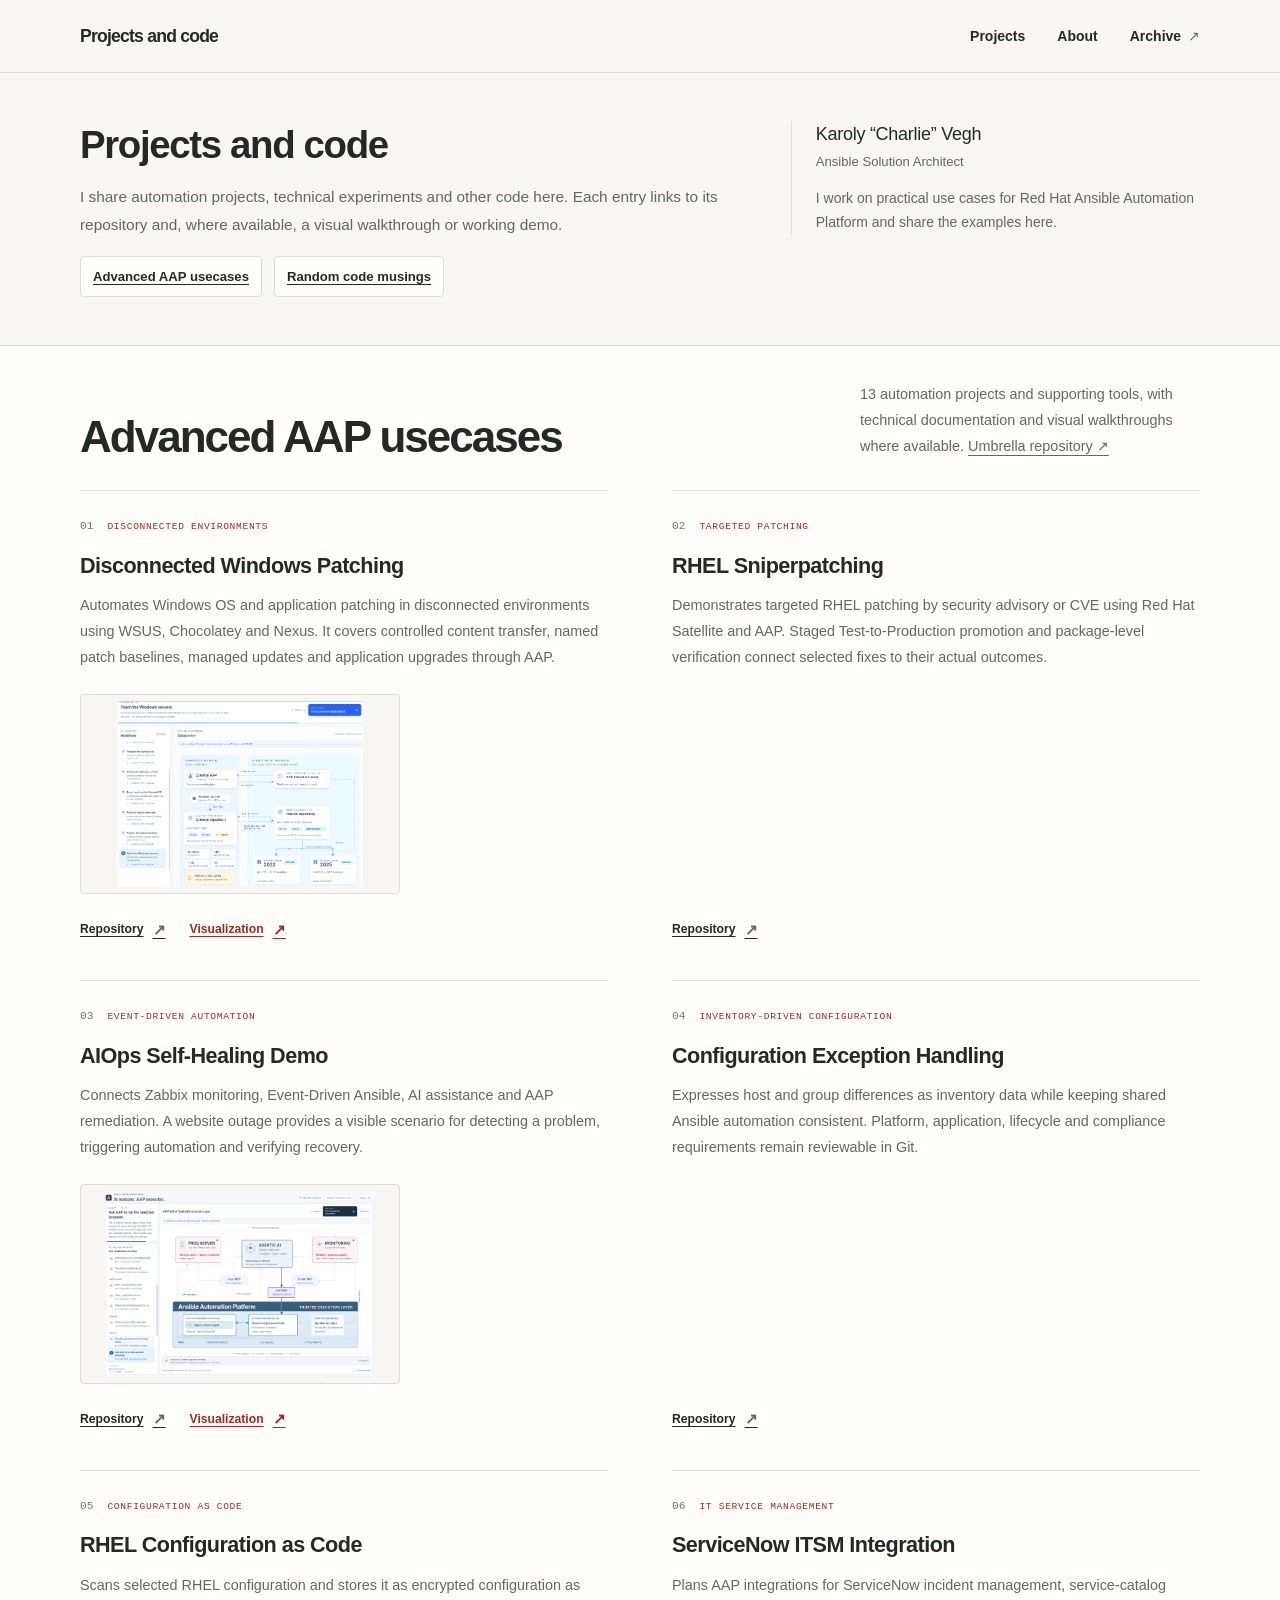
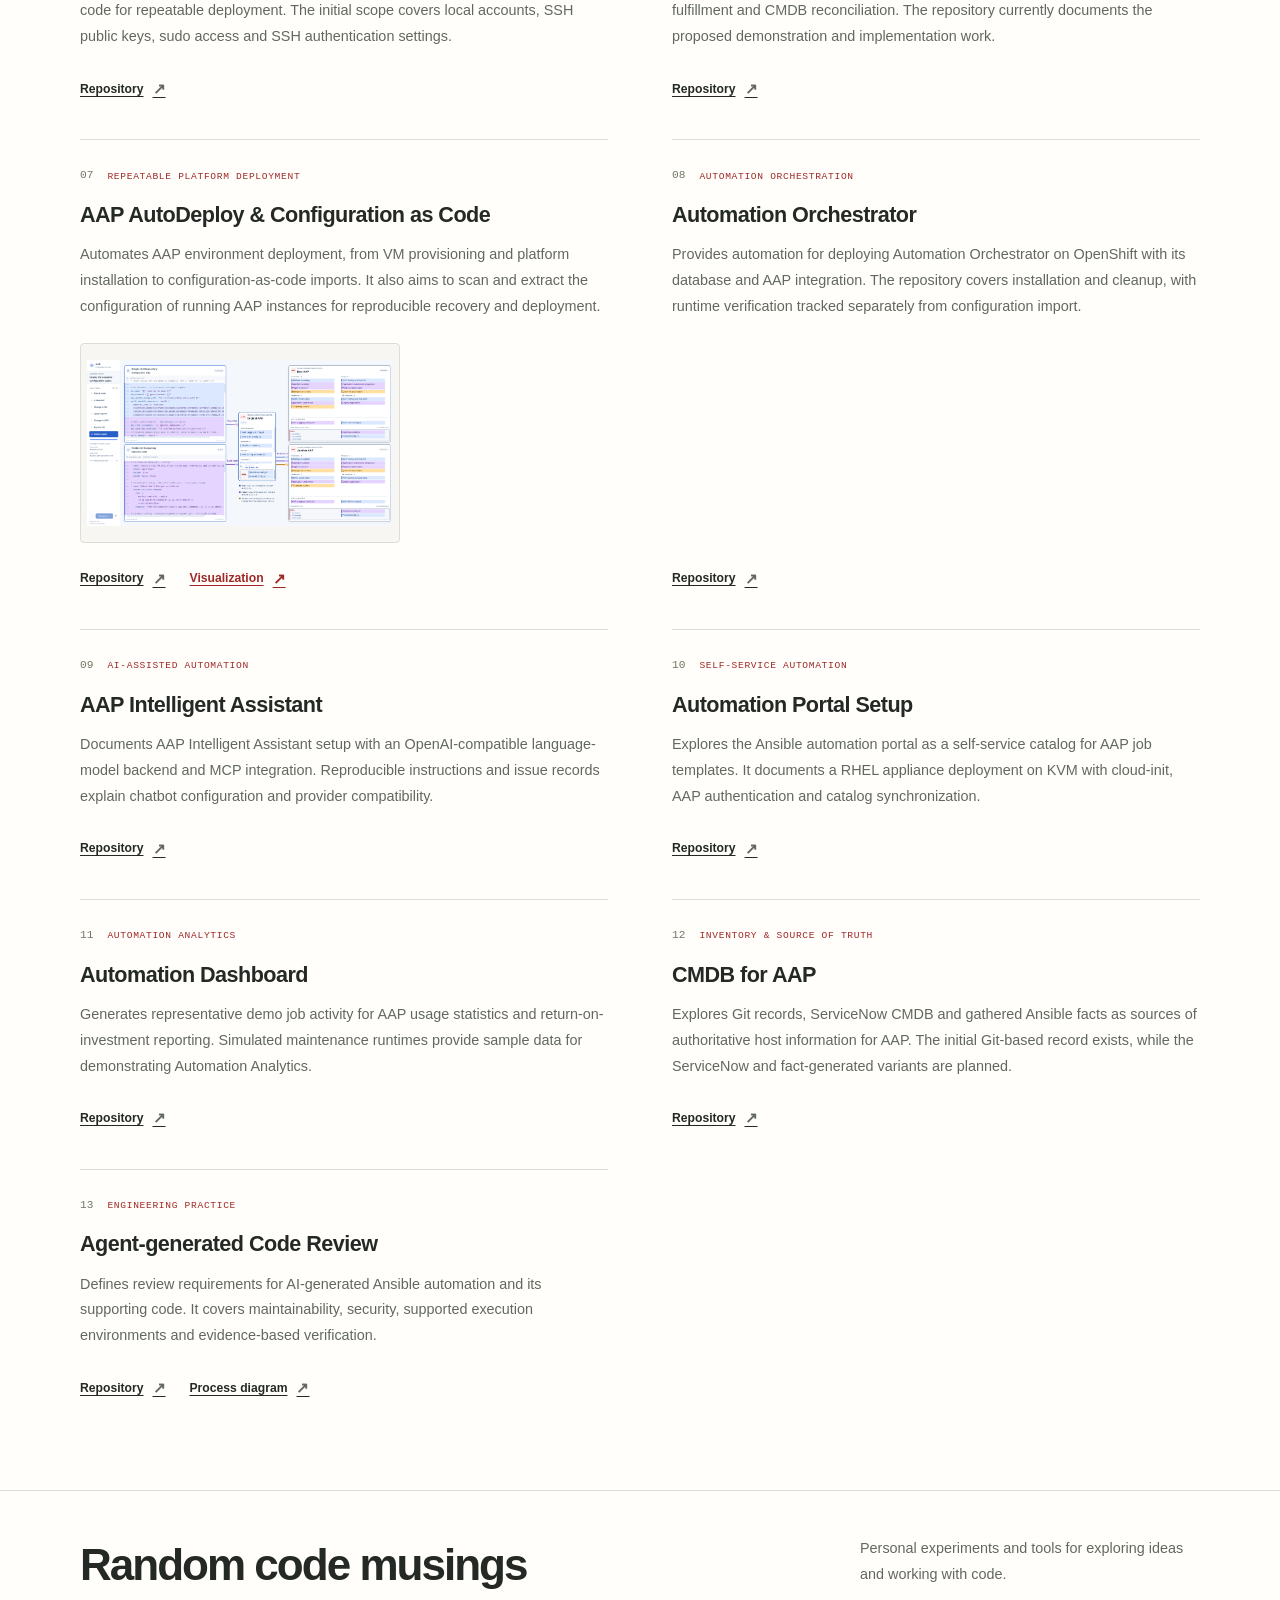
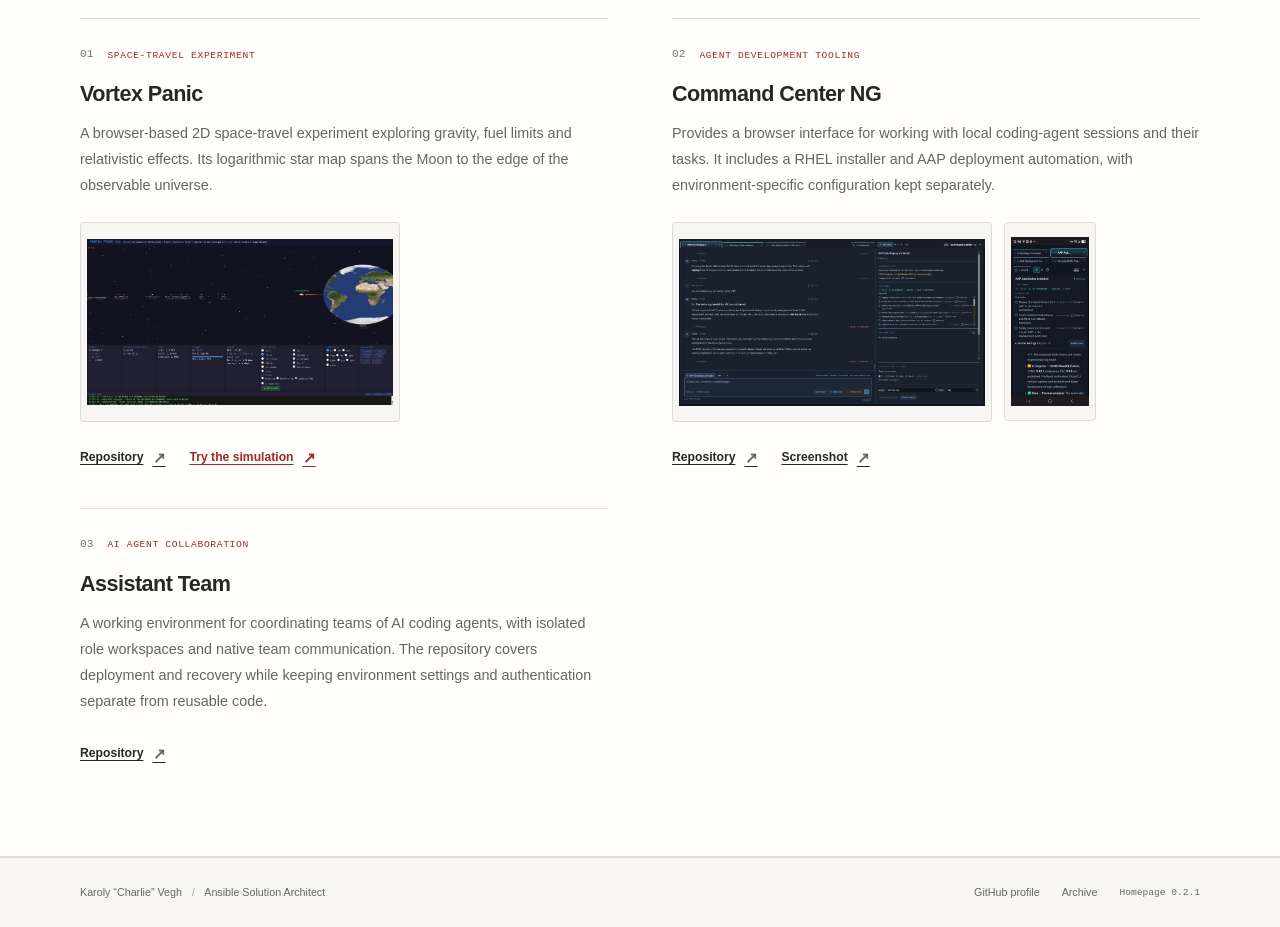
==== commit fd1ac981: "Add Vortex Panic screenshot thumbnail" ====
--- a/index.html
+++ b/index.html
@@ -4,10 +4,10 @@
   <meta charset="utf-8">
   <meta name="viewport" content="width=device-width, initial-scale=1">
   <meta name="description" content="Projects and code by Karoly “Charlie” Vegh, Ansible Solution Architect. Explore advanced AAP use cases, personal code experiments and visual walkthroughs.">
-  <meta name="site-version" content="0.2.0">
+  <meta name="site-version" content="0.2.1">
   <meta name="theme-color" content="#f8f6f2">
   <title>Projects and code — Karoly “Charlie” Vegh</title>
-  <link rel="stylesheet" href="/assets/site.css?v=0.2.0">
+  <link rel="stylesheet" href="/assets/site.css?v=0.2.1">
 </head>
 <body>
   <a class="skip-link" href="#main">Skip to content</a>
@@ -146,6 +146,9 @@
             <div class="project-topline"><span class="project-number">01</span><p class="project-category">Space-travel experiment</p></div>
             <h3 id="vortex-title">Vortex Panic</h3>
             <p class="project-description">A browser-based 2D space-travel experiment exploring gravity, fuel limits and relativistic effects. Its logarithmic star map spans the Moon to the edge of the observable universe.</p>
+            <a class="project-preview" href="/assets/thumbnails/vortex-panic.png" aria-label="Open full-size Vortex Panic screenshot">
+              <img src="/assets/thumbnails/vortex-panic.png" width="1914" height="1037" loading="lazy" decoding="async" alt="Vortex Panic space-travel simulation showing Earth, the spacecraft and flight controls">
+            </a>
             <div class="project-links"><a href="https://github.com/kvegh/vortex-panic" aria-label="Vortex Panic repository">Repository <span aria-hidden="true">↗</span></a><a class="visualization-link" href="https://kvegh.github.io/vortex-panic/" aria-label="Try the Vortex Panic space-travel simulation">Try the simulation <span aria-hidden="true">↗</span></a></div>
           </article>
           <article class="project" id="command-center" aria-labelledby="command-center-title">
@@ -175,7 +178,7 @@
   </main>
 
   <footer class="site-footer">
-    <div class="container footer-inner"><p>Karoly “Charlie” Vegh <span aria-hidden="true">/</span> Ansible Solution Architect</p><div><a href="https://github.com/kvegh">GitHub profile</a><a href="/archive/">Archive</a><span>Homepage 0.2.0</span></div></div>
+    <div class="container footer-inner"><p>Karoly “Charlie” Vegh <span aria-hidden="true">/</span> Ansible Solution Architect</p><div><a href="https://github.com/kvegh">GitHub profile</a><a href="/archive/">Archive</a><span>Homepage 0.2.1</span></div></div>
   </footer>
 </body>
 </html>
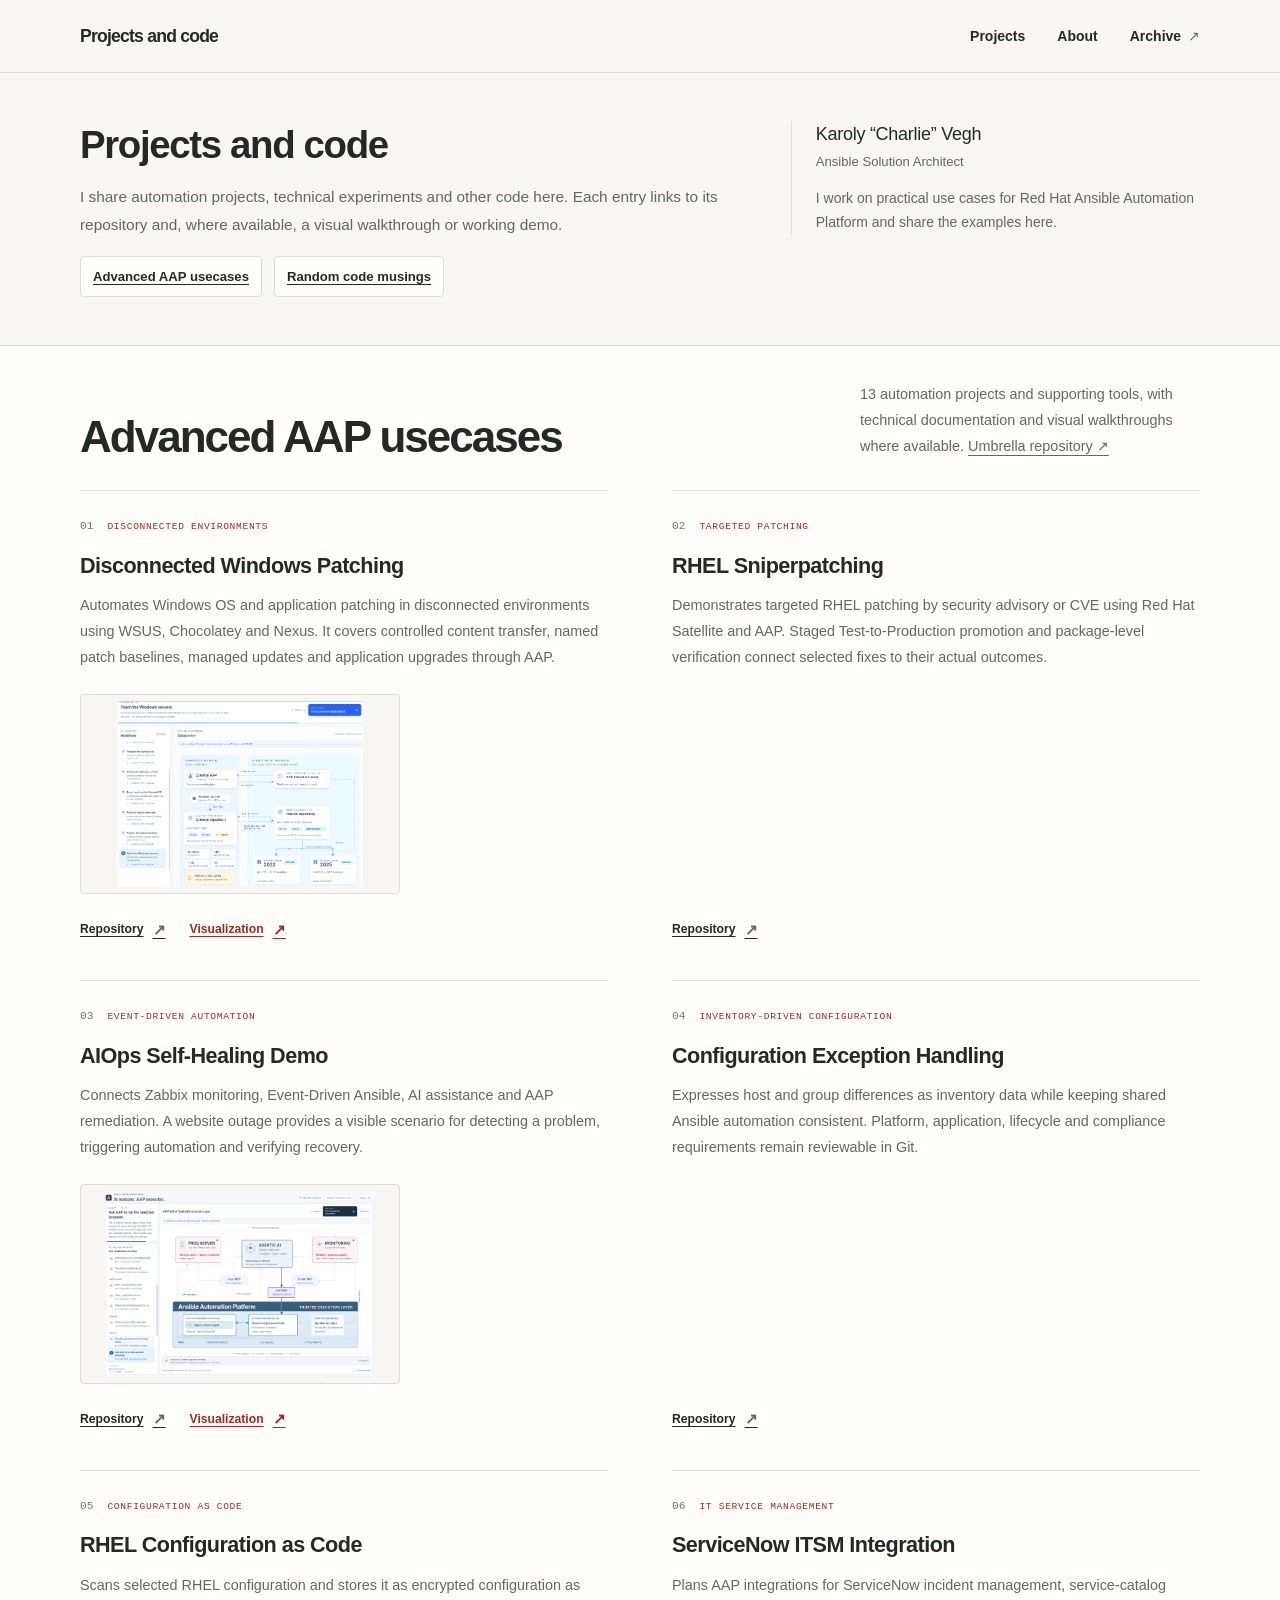
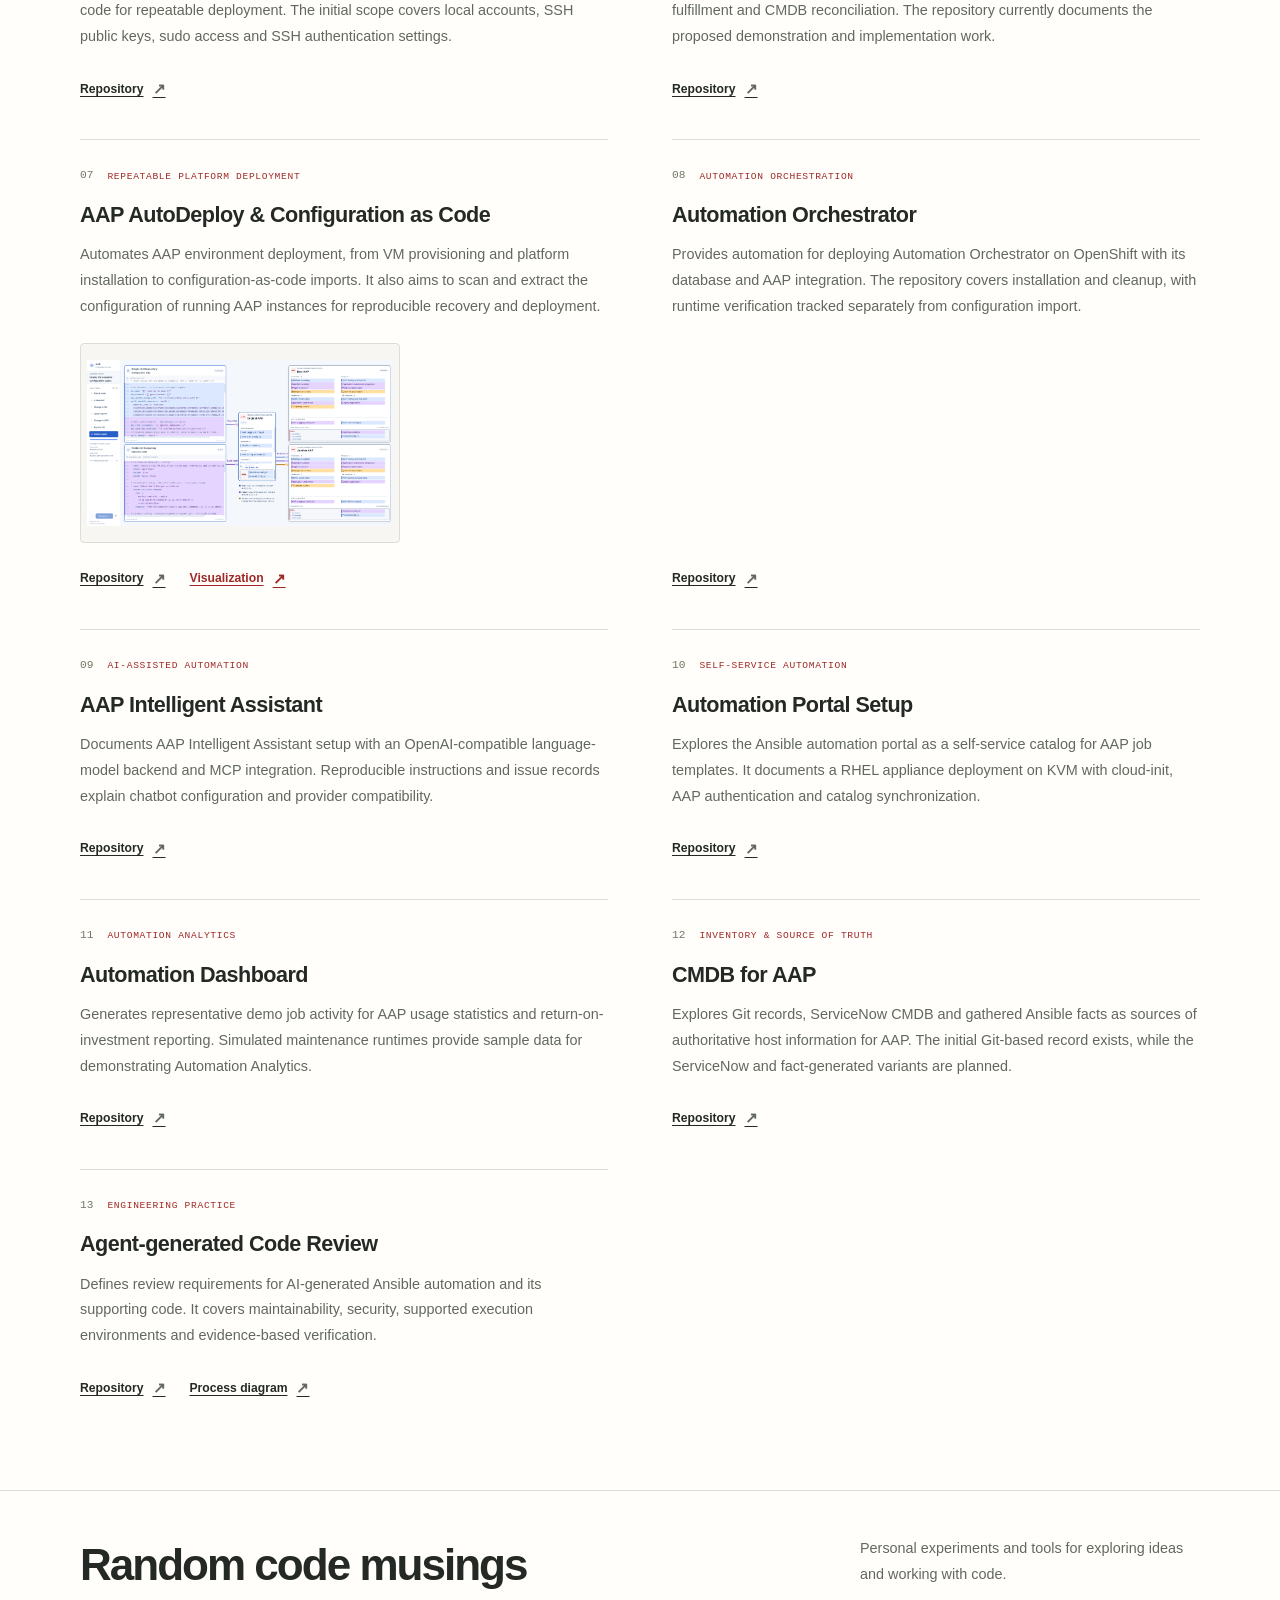
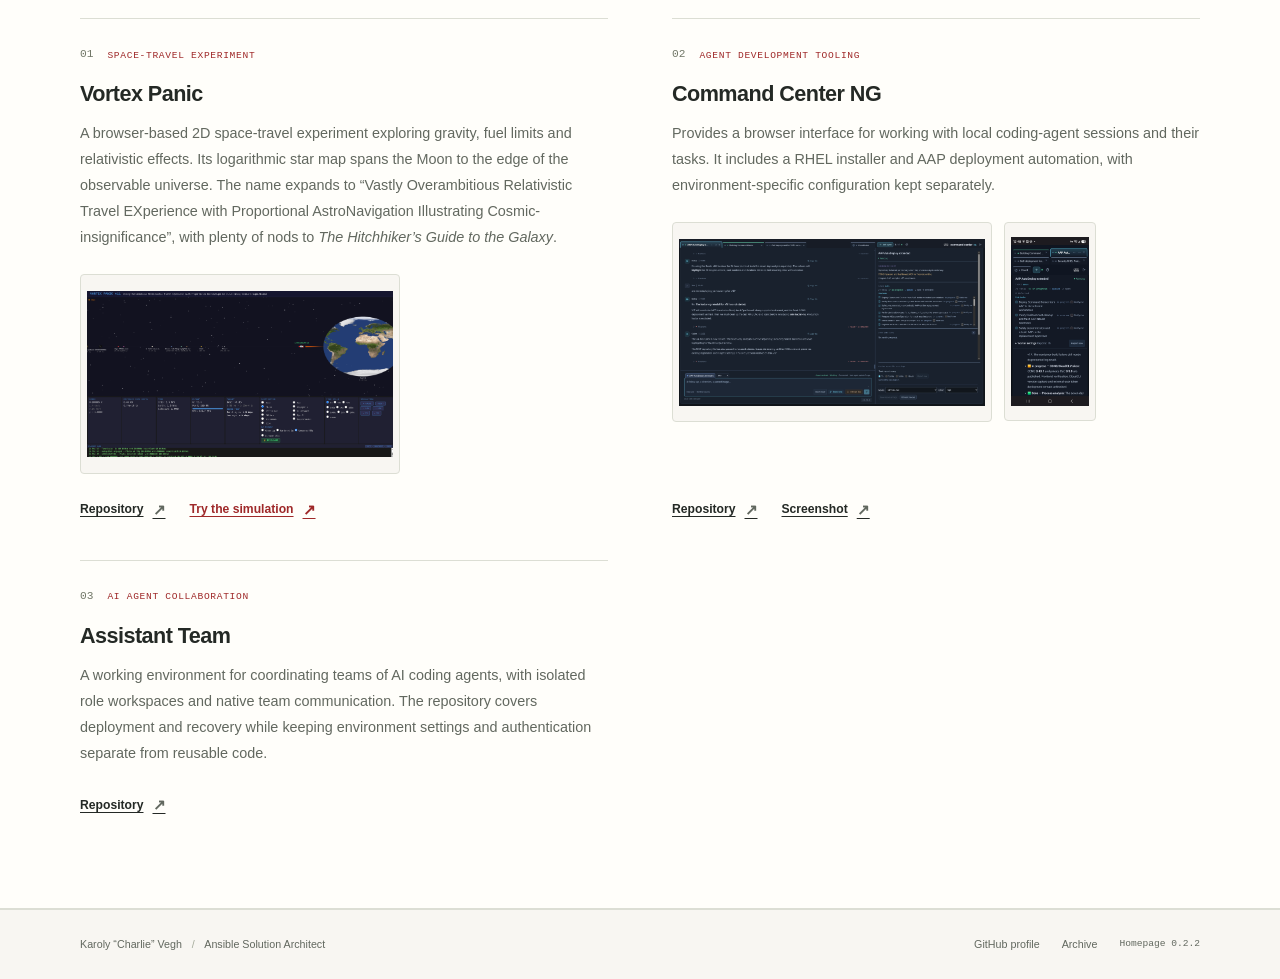
==== commit 000a82d9: "Explain the Vortex Panic name" ====
--- a/index.html
+++ b/index.html
@@ -4,10 +4,10 @@
   <meta charset="utf-8">
   <meta name="viewport" content="width=device-width, initial-scale=1">
   <meta name="description" content="Projects and code by Karoly “Charlie” Vegh, Ansible Solution Architect. Explore advanced AAP use cases, personal code experiments and visual walkthroughs.">
-  <meta name="site-version" content="0.2.1">
+  <meta name="site-version" content="0.2.2">
   <meta name="theme-color" content="#f8f6f2">
   <title>Projects and code — Karoly “Charlie” Vegh</title>
-  <link rel="stylesheet" href="/assets/site.css?v=0.2.1">
+  <link rel="stylesheet" href="/assets/site.css?v=0.2.2">
 </head>
 <body>
   <a class="skip-link" href="#main">Skip to content</a>
@@ -145,7 +145,7 @@
           <article class="project" id="vortex-panic" aria-labelledby="vortex-title">
             <div class="project-topline"><span class="project-number">01</span><p class="project-category">Space-travel experiment</p></div>
             <h3 id="vortex-title">Vortex Panic</h3>
-            <p class="project-description">A browser-based 2D space-travel experiment exploring gravity, fuel limits and relativistic effects. Its logarithmic star map spans the Moon to the edge of the observable universe.</p>
+            <p class="project-description">A browser-based 2D space-travel experiment exploring gravity, fuel limits and relativistic effects. Its logarithmic star map spans the Moon to the edge of the observable universe. The name expands to “Vastly Overambitious Relativistic Travel EXperience with Proportional AstroNavigation Illustrating Cosmic-insignificance”, with plenty of nods to <cite>The Hitchhiker’s Guide to the Galaxy</cite>.</p>
             <a class="project-preview" href="/assets/thumbnails/vortex-panic.png" aria-label="Open full-size Vortex Panic screenshot">
               <img src="/assets/thumbnails/vortex-panic.png" width="1914" height="1037" loading="lazy" decoding="async" alt="Vortex Panic space-travel simulation showing Earth, the spacecraft and flight controls">
             </a>
@@ -178,7 +178,7 @@
   </main>
 
   <footer class="site-footer">
-    <div class="container footer-inner"><p>Karoly “Charlie” Vegh <span aria-hidden="true">/</span> Ansible Solution Architect</p><div><a href="https://github.com/kvegh">GitHub profile</a><a href="/archive/">Archive</a><span>Homepage 0.2.1</span></div></div>
+    <div class="container footer-inner"><p>Karoly “Charlie” Vegh <span aria-hidden="true">/</span> Ansible Solution Architect</p><div><a href="https://github.com/kvegh">GitHub profile</a><a href="/archive/">Archive</a><span>Homepage 0.2.2</span></div></div>
   </footer>
 </body>
 </html>
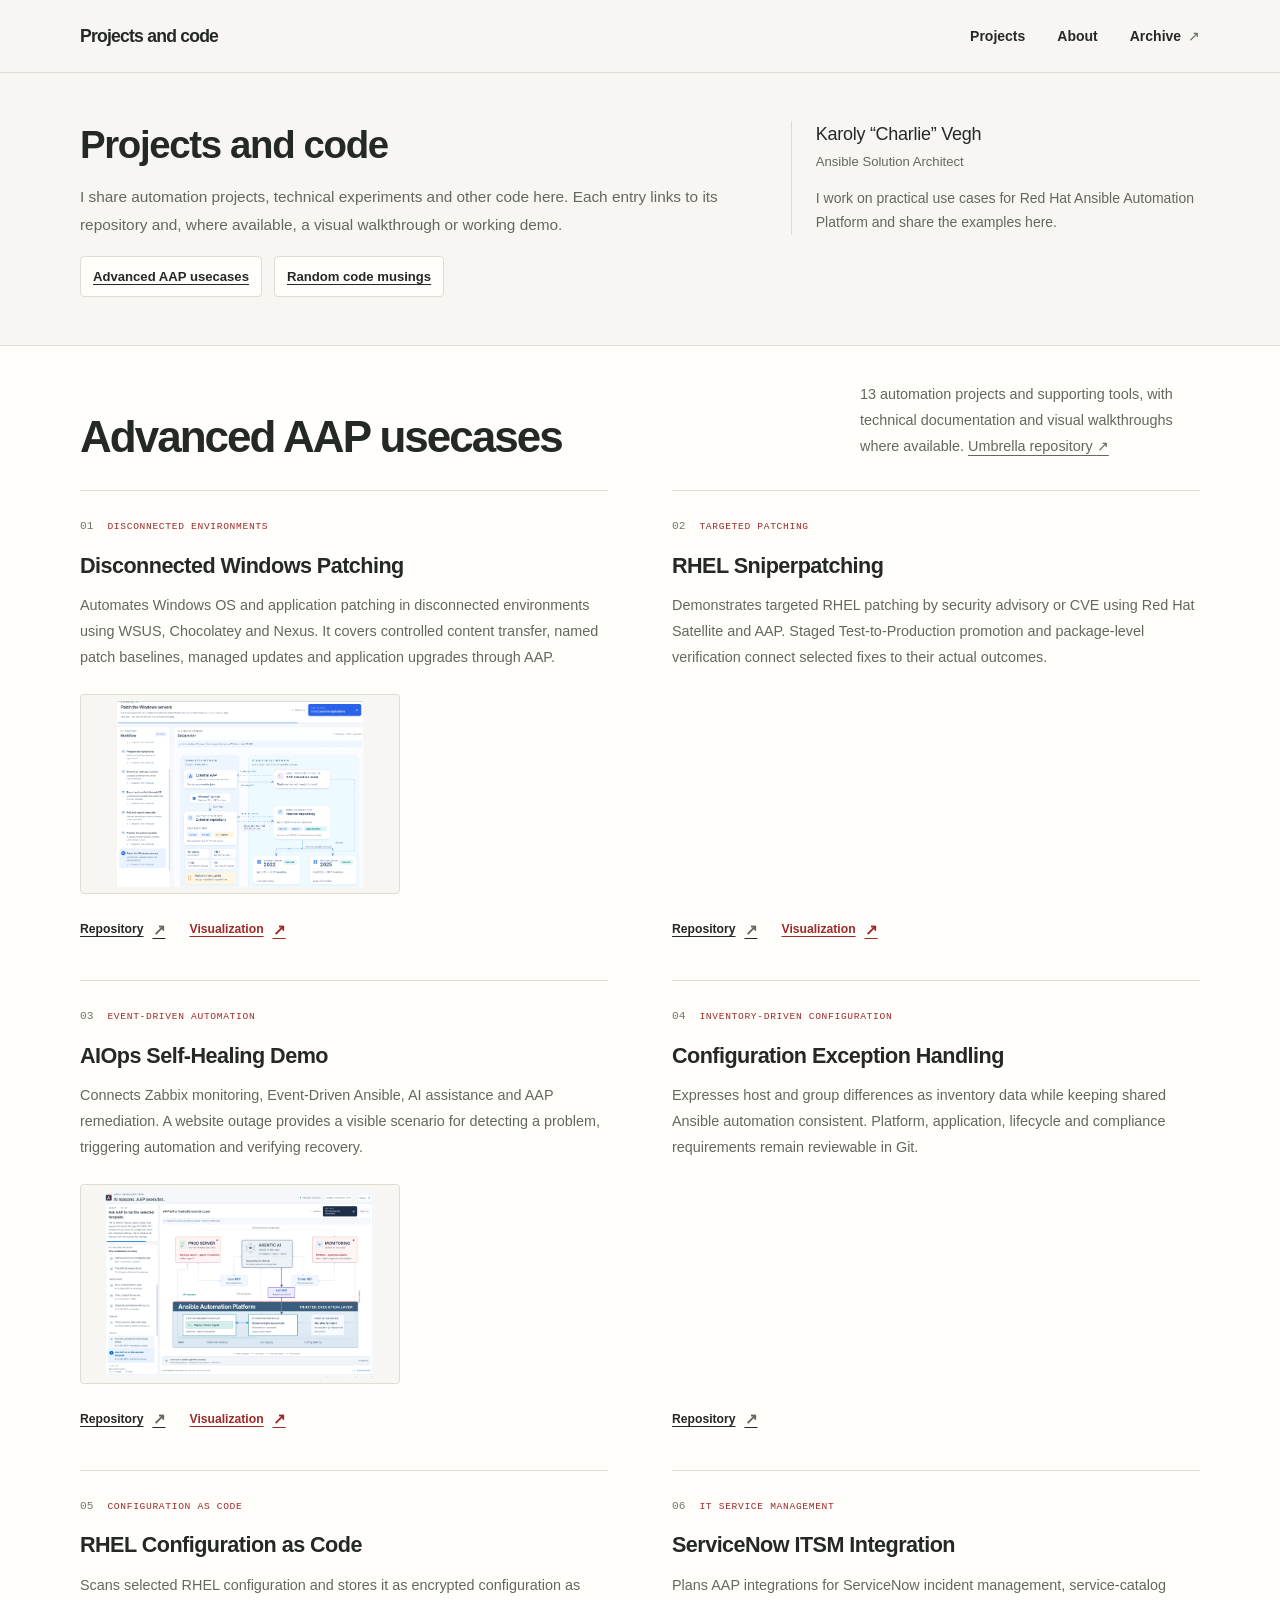
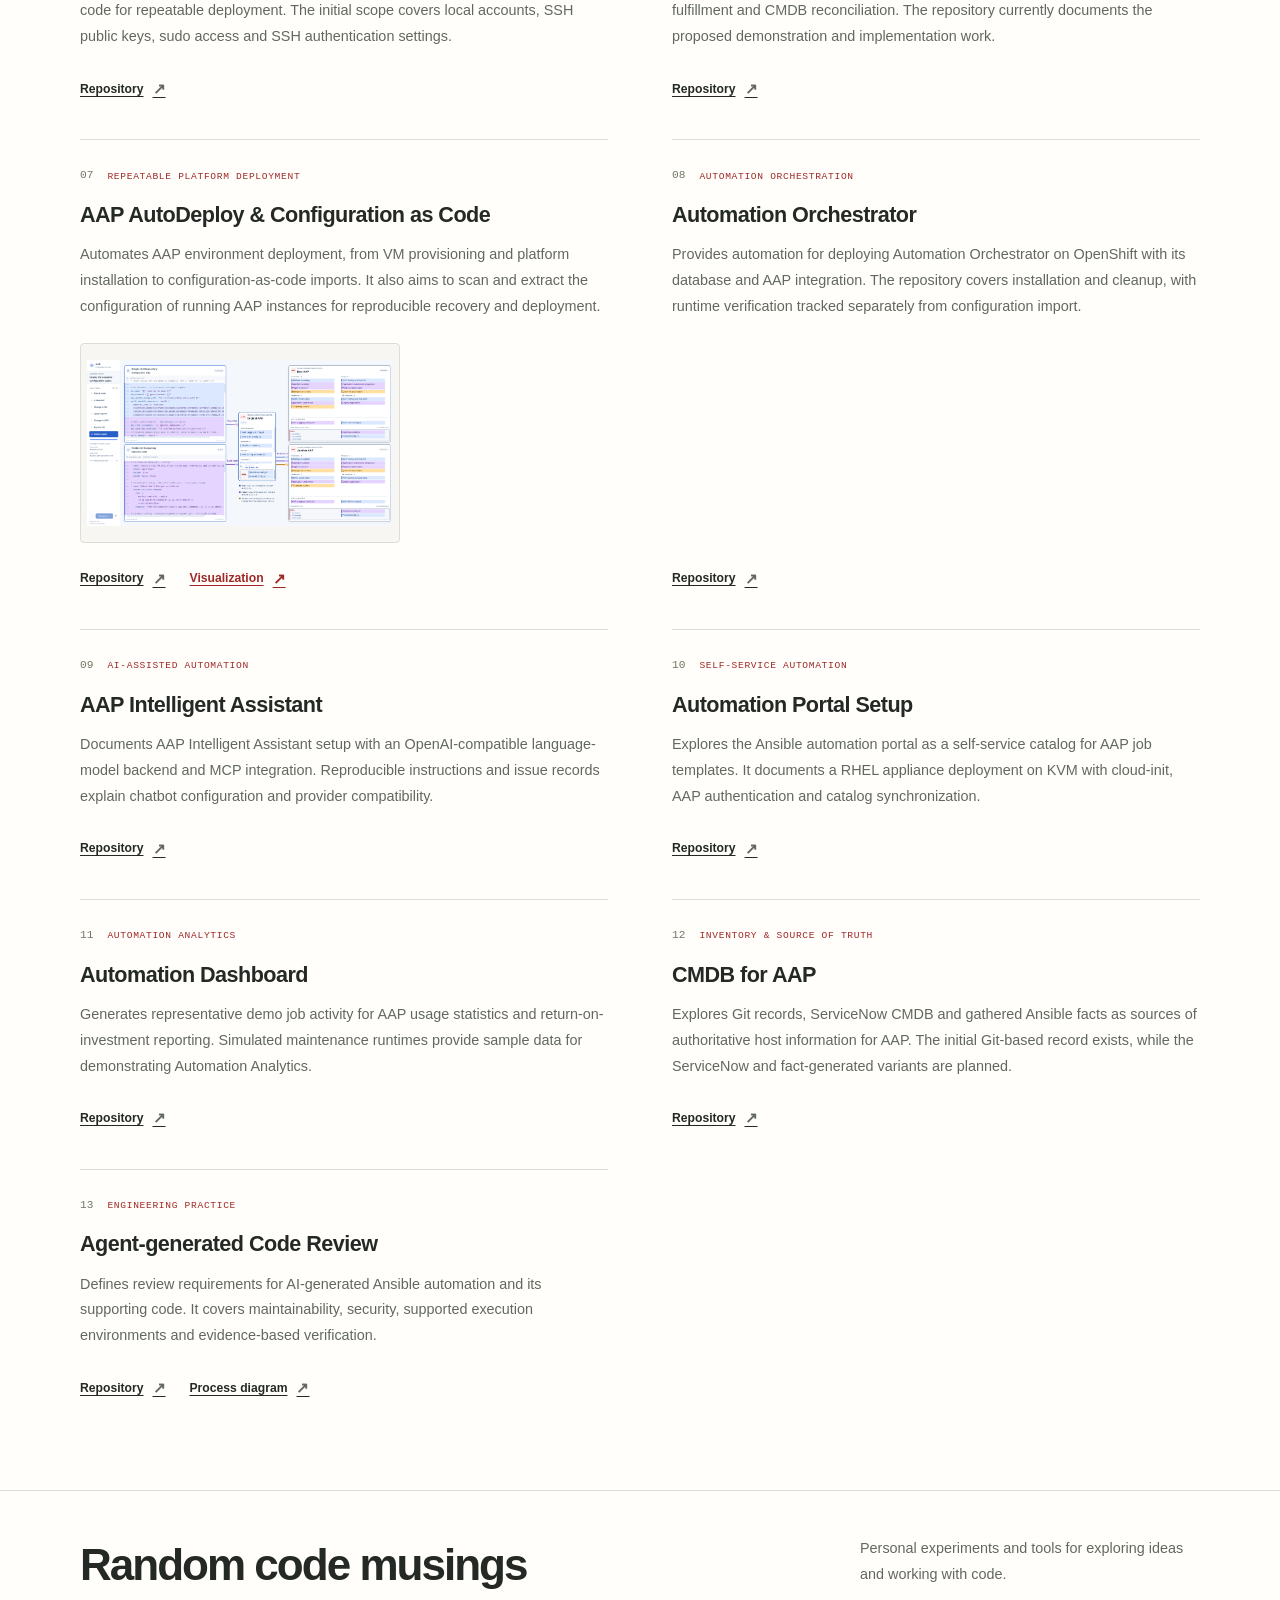
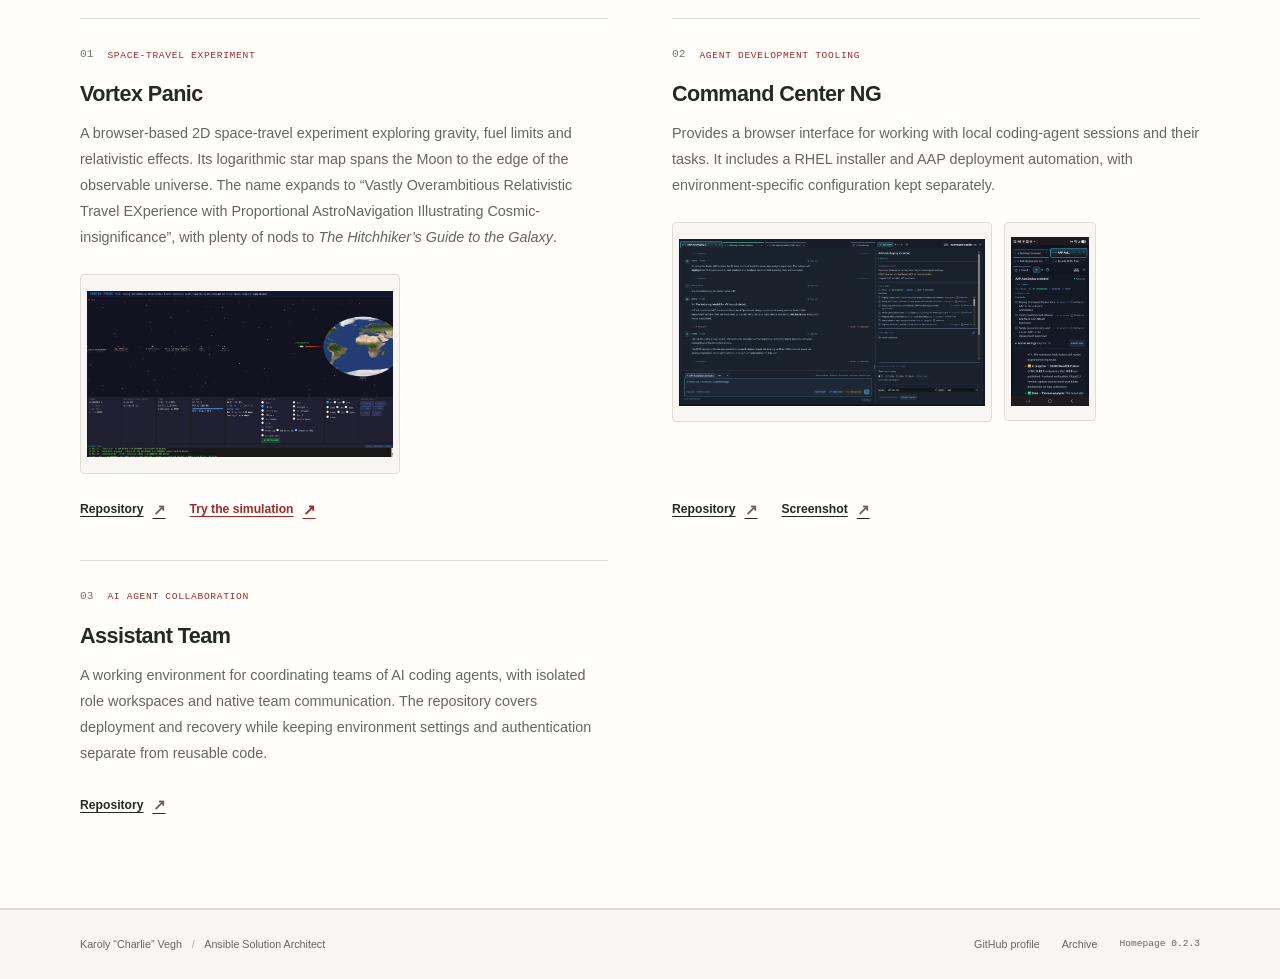
==== commit 262685c4: "Link sniperpatching walkthrough from homepage" ====
--- a/index.html
+++ b/index.html
@@ -4,10 +4,10 @@
   <meta charset="utf-8">
   <meta name="viewport" content="width=device-width, initial-scale=1">
   <meta name="description" content="Projects and code by Karoly “Charlie” Vegh, Ansible Solution Architect. Explore advanced AAP use cases, personal code experiments and visual walkthroughs.">
-  <meta name="site-version" content="0.2.2">
+  <meta name="site-version" content="0.2.3">
   <meta name="theme-color" content="#f8f6f2">
   <title>Projects and code — Karoly “Charlie” Vegh</title>
-  <link rel="stylesheet" href="/assets/site.css?v=0.2.2">
+  <link rel="stylesheet" href="/assets/site.css?v=0.2.3">
 </head>
 <body>
   <a class="skip-link" href="#main">Skip to content</a>
@@ -56,7 +56,7 @@
             <div class="project-topline"><span class="project-number">02</span><p class="project-category">Targeted patching</p></div>
             <h3 id="sniperpatching-title">RHEL Sniperpatching</h3>
             <p class="project-description">Demonstrates targeted RHEL patching by security advisory or CVE using Red Hat Satellite and AAP. Staged Test-to-Production promotion and package-level verification connect selected fixes to their actual outcomes.</p>
-            <div class="project-links"><a href="https://github.com/kvegh/RHEL-sniperpatching" aria-label="RHEL Sniperpatching repository">Repository <span aria-hidden="true">↗</span></a></div>
+            <div class="project-links"><a href="https://github.com/kvegh/RHEL-sniperpatching" aria-label="RHEL Sniperpatching repository">Repository <span aria-hidden="true">↗</span></a><a class="visualization-link" href="https://kvegh.github.io/RHEL-sniperpatching/" aria-label="RHEL Sniperpatching visualization">Visualization <span aria-hidden="true">↗</span></a></div>
           </article>
           <article class="project" id="aiops" aria-labelledby="aiops-title">
             <div class="project-topline"><span class="project-number">03</span><p class="project-category">Event-driven automation</p></div>
@@ -178,7 +178,7 @@
   </main>
 
   <footer class="site-footer">
-    <div class="container footer-inner"><p>Karoly “Charlie” Vegh <span aria-hidden="true">/</span> Ansible Solution Architect</p><div><a href="https://github.com/kvegh">GitHub profile</a><a href="/archive/">Archive</a><span>Homepage 0.2.2</span></div></div>
+    <div class="container footer-inner"><p>Karoly “Charlie” Vegh <span aria-hidden="true">/</span> Ansible Solution Architect</p><div><a href="https://github.com/kvegh">GitHub profile</a><a href="/archive/">Archive</a><span>Homepage 0.2.3</span></div></div>
   </footer>
 </body>
 </html>
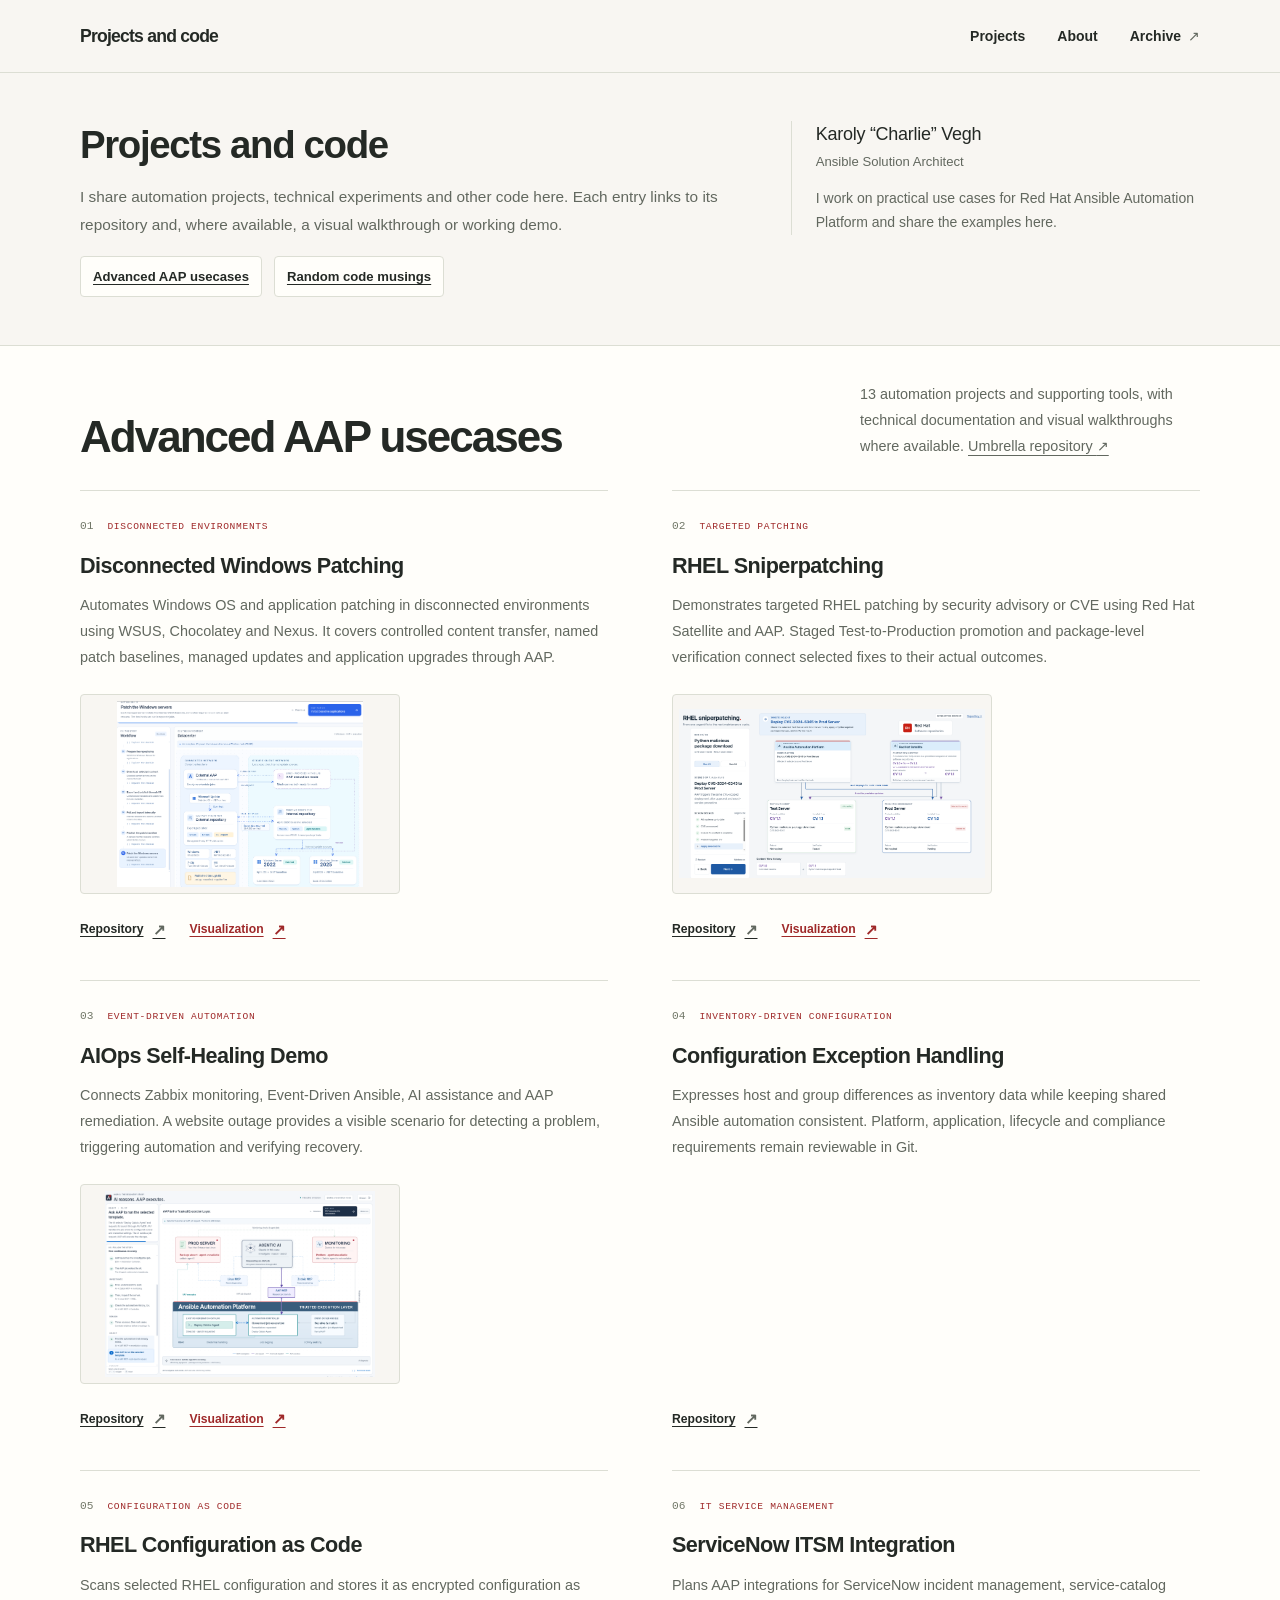
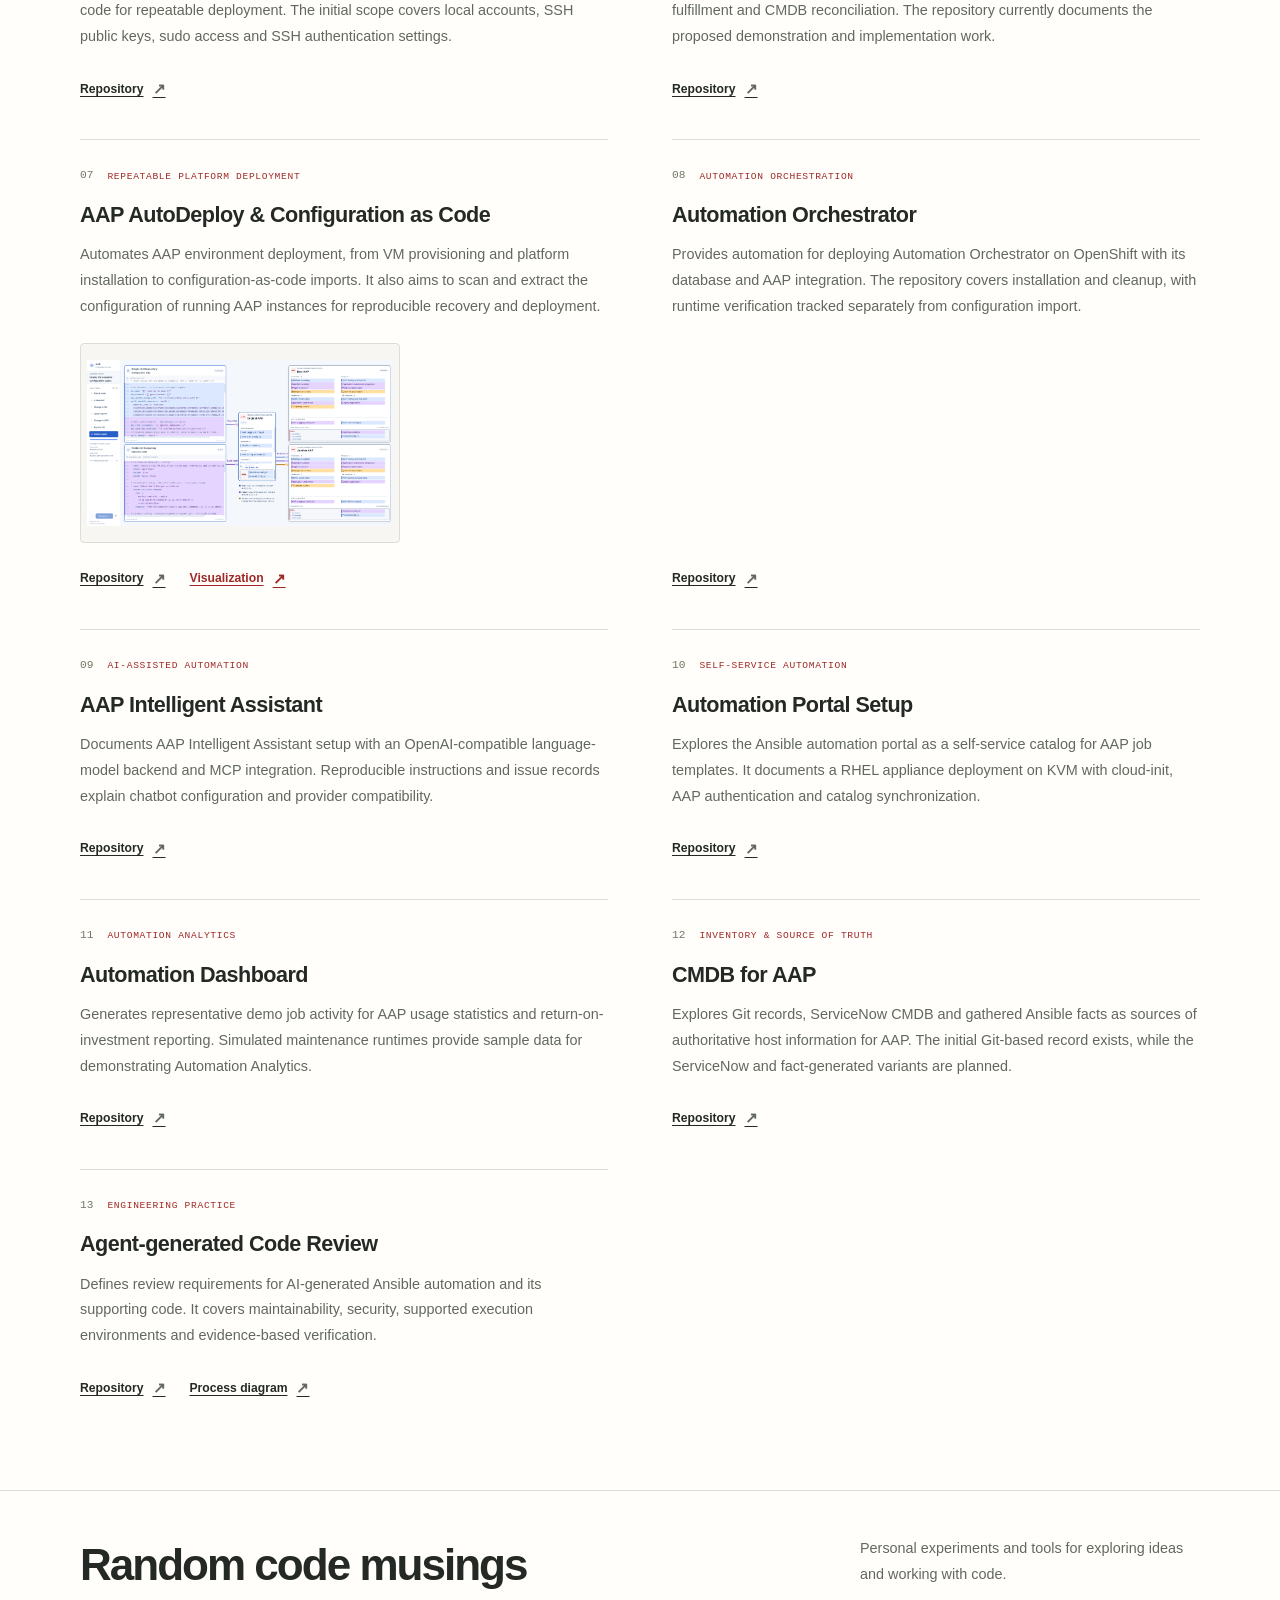
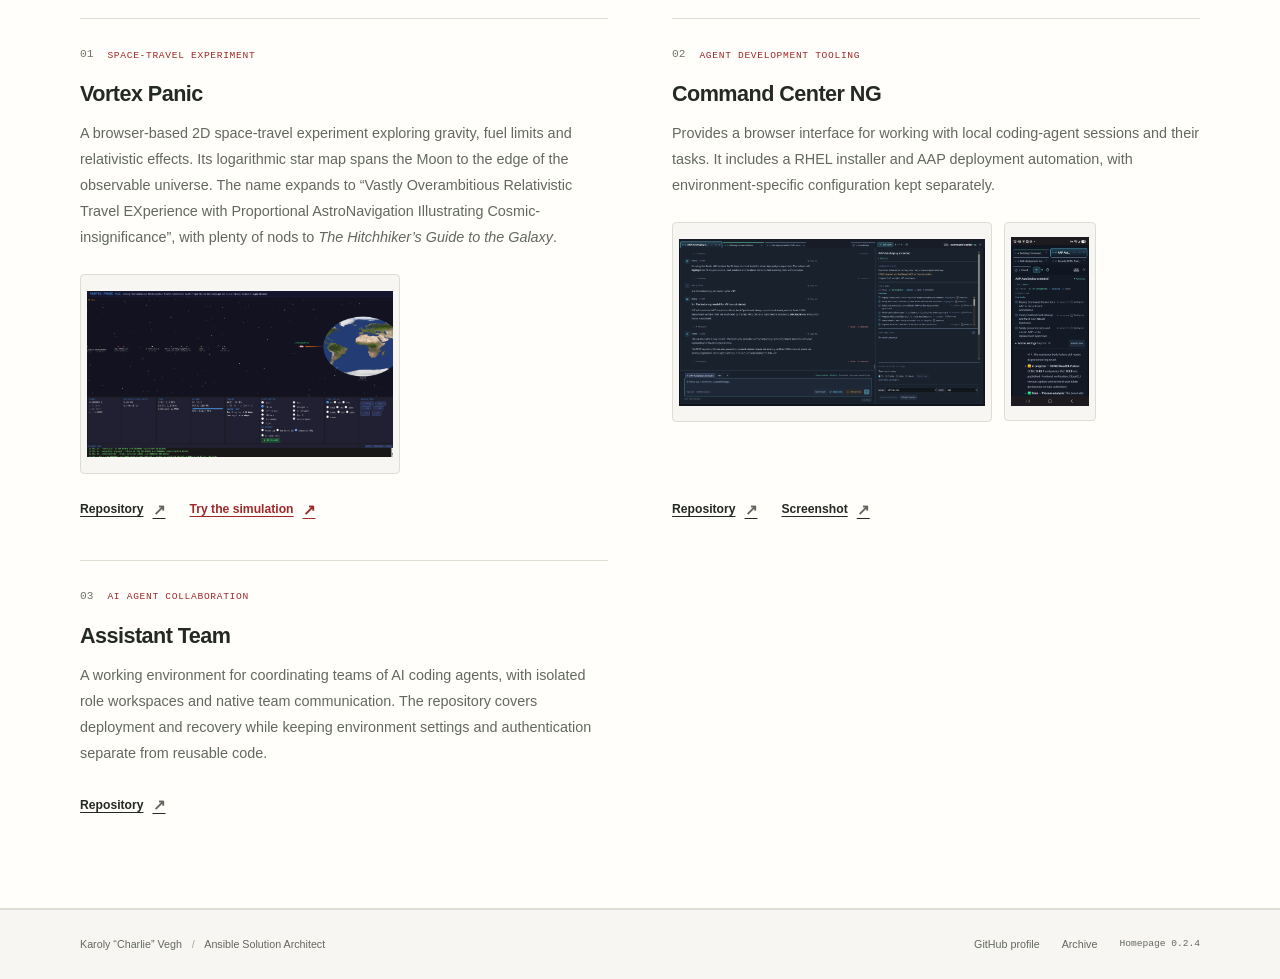
==== commit accece87: "Add sniperpatching screenshot to homepage" ====
--- a/index.html
+++ b/index.html
@@ -4,10 +4,10 @@
   <meta charset="utf-8">
   <meta name="viewport" content="width=device-width, initial-scale=1">
   <meta name="description" content="Projects and code by Karoly “Charlie” Vegh, Ansible Solution Architect. Explore advanced AAP use cases, personal code experiments and visual walkthroughs.">
-  <meta name="site-version" content="0.2.3">
+  <meta name="site-version" content="0.2.4">
   <meta name="theme-color" content="#f8f6f2">
   <title>Projects and code — Karoly “Charlie” Vegh</title>
-  <link rel="stylesheet" href="/assets/site.css?v=0.2.3">
+  <link rel="stylesheet" href="/assets/site.css?v=0.2.4">
 </head>
 <body>
   <a class="skip-link" href="#main">Skip to content</a>
@@ -56,6 +56,9 @@
             <div class="project-topline"><span class="project-number">02</span><p class="project-category">Targeted patching</p></div>
             <h3 id="sniperpatching-title">RHEL Sniperpatching</h3>
             <p class="project-description">Demonstrates targeted RHEL patching by security advisory or CVE using Red Hat Satellite and AAP. Staged Test-to-Production promotion and package-level verification connect selected fixes to their actual outcomes.</p>
+            <a class="project-preview" href="https://kvegh.github.io/RHEL-sniperpatching/" aria-label="Open RHEL Sniperpatching visualization from the beginning">
+              <img src="/assets/thumbnails/rhel-sniperpatching.png" width="1811" height="998" loading="lazy" decoding="async" alt="RHEL sniperpatching walkthrough showing AAP deploying a selected security fix through Satellite to the production server">
+            </a>
             <div class="project-links"><a href="https://github.com/kvegh/RHEL-sniperpatching" aria-label="RHEL Sniperpatching repository">Repository <span aria-hidden="true">↗</span></a><a class="visualization-link" href="https://kvegh.github.io/RHEL-sniperpatching/" aria-label="RHEL Sniperpatching visualization">Visualization <span aria-hidden="true">↗</span></a></div>
           </article>
           <article class="project" id="aiops" aria-labelledby="aiops-title">
@@ -178,7 +181,7 @@
   </main>
 
   <footer class="site-footer">
-    <div class="container footer-inner"><p>Karoly “Charlie” Vegh <span aria-hidden="true">/</span> Ansible Solution Architect</p><div><a href="https://github.com/kvegh">GitHub profile</a><a href="/archive/">Archive</a><span>Homepage 0.2.3</span></div></div>
+    <div class="container footer-inner"><p>Karoly “Charlie” Vegh <span aria-hidden="true">/</span> Ansible Solution Architect</p><div><a href="https://github.com/kvegh">GitHub profile</a><a href="/archive/">Archive</a><span>Homepage 0.2.4</span></div></div>
   </footer>
 </body>
 </html>
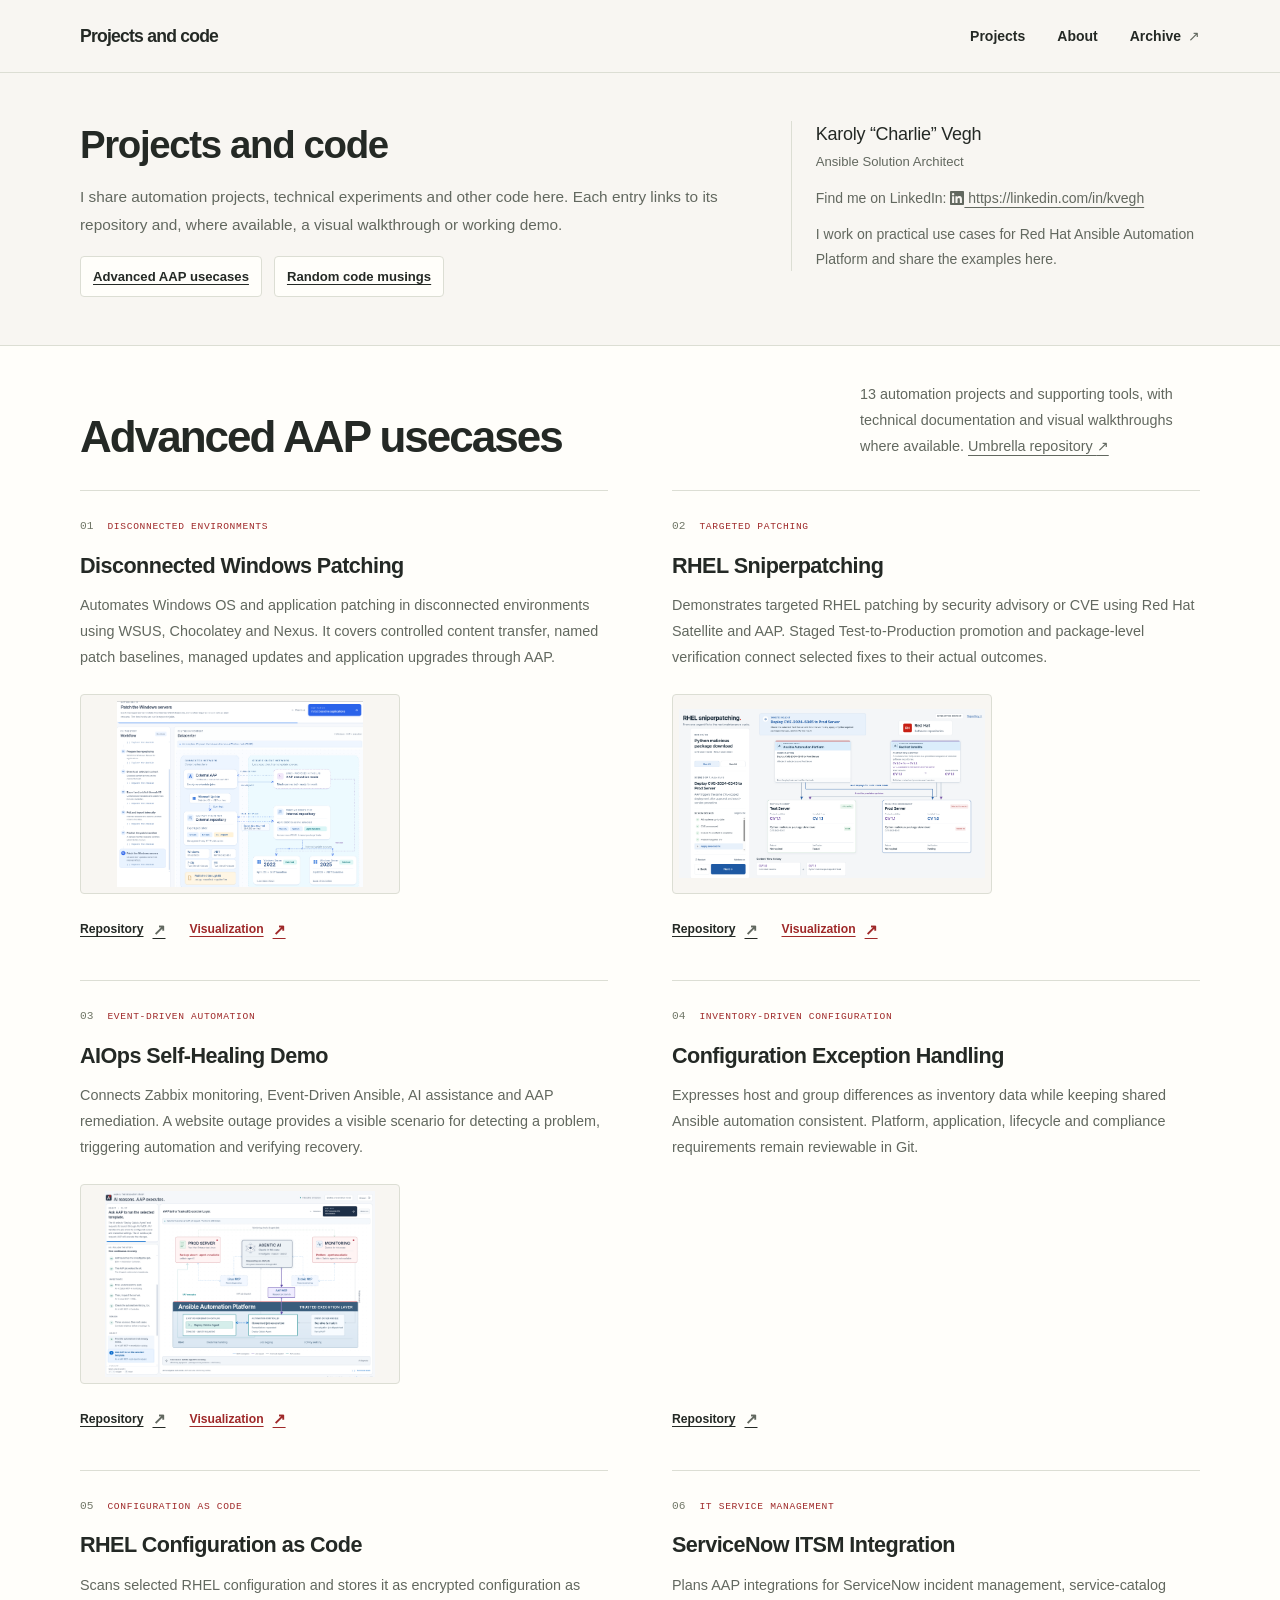
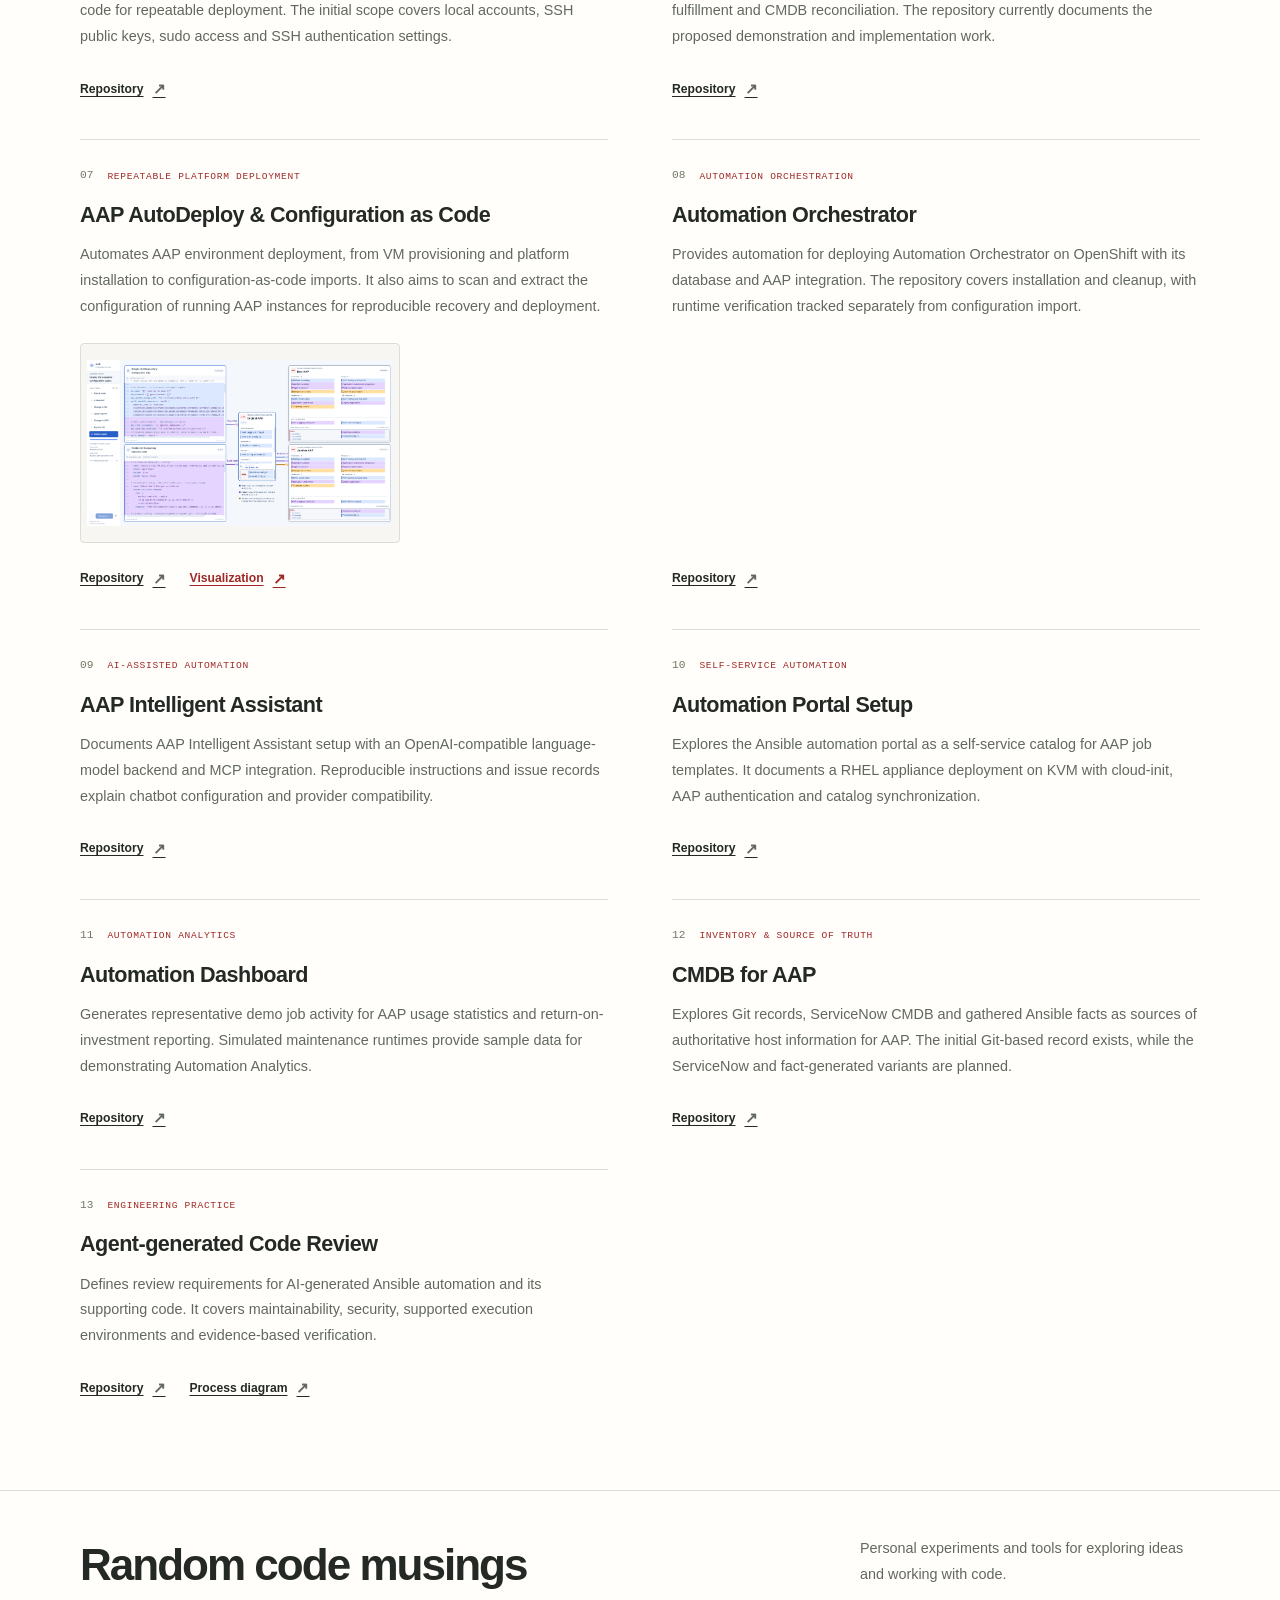
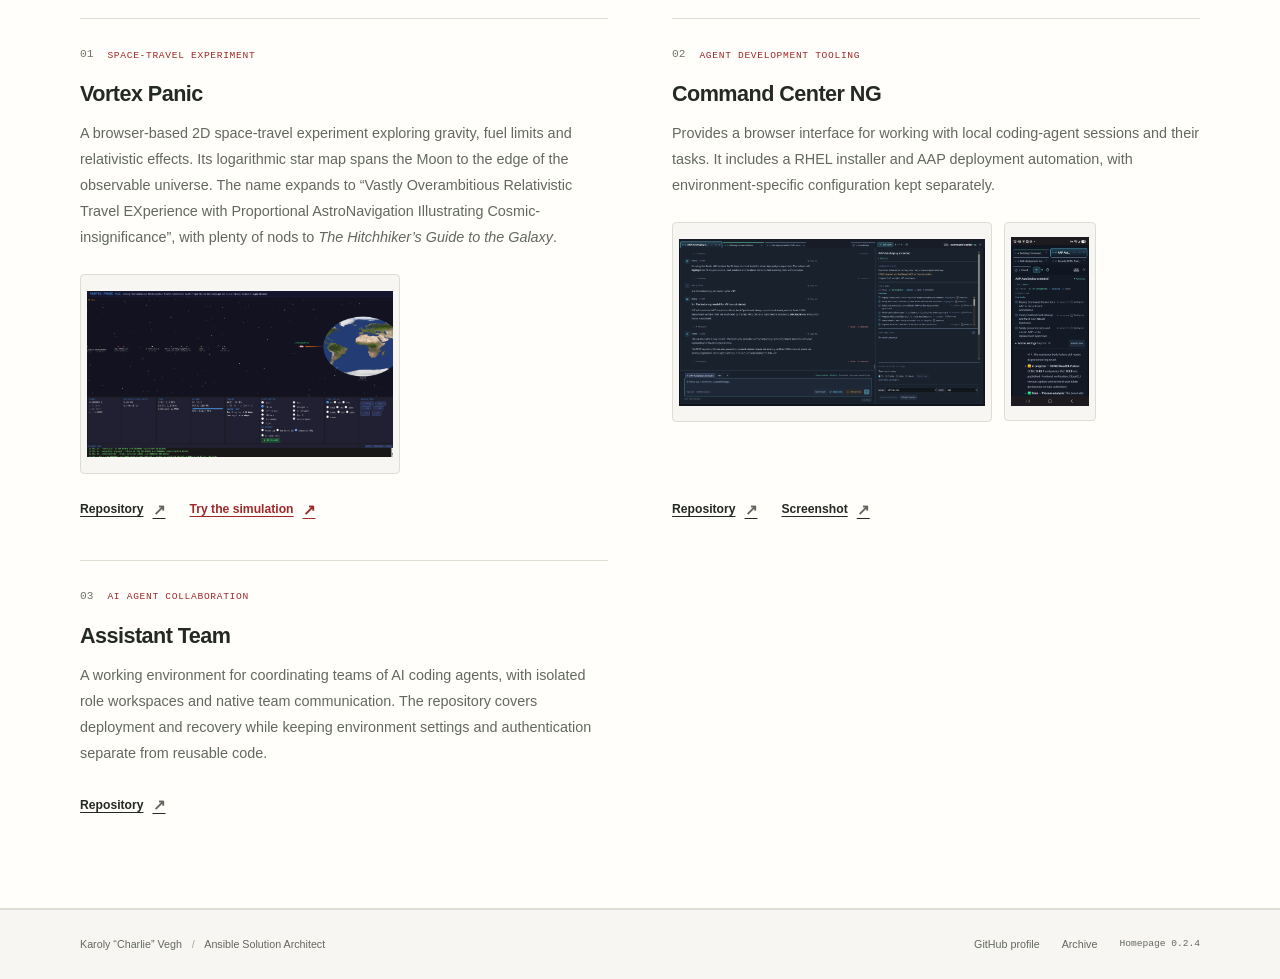
==== commit 9835ccb4: "Add LinkedIn link beneath author role" ====
--- a/index.html
+++ b/index.html
@@ -32,6 +32,7 @@
       <aside class="author-intro" id="about" aria-labelledby="author-heading">
         <h2 id="author-heading">Karoly “Charlie” Vegh</h2>
         <p class="role">Ansible Solution Architect</p>
+        <p>Find me on LinkedIn: <a href="https://linkedin.com/in/kvegh"><svg xmlns="http://www.w3.org/2000/svg" width="14" height="14" viewBox="0 0 24 24" fill="currentColor" aria-hidden="true" focusable="false" style="vertical-align: -0.125em"><path d="M20.447 20.452h-3.554v-5.569c0-1.328-.027-3.037-1.852-3.037-1.853 0-2.136 1.445-2.136 2.939v5.667H9.351V9h3.414v1.561h.046c.476-.9 1.637-1.85 3.37-1.85 3.601 0 4.267 2.37 4.267 5.455v6.286zM5.337 7.433a2.062 2.062 0 1 1 0-4.124 2.062 2.062 0 0 1 0 4.124zM7.119 20.452H3.555V9h3.564v11.452zM22.225 0H1.771C.792 0 0 .774 0 1.729v20.542C0 23.227.792 24 1.771 24h20.451C23.2 24 24 23.227 24 22.271V1.729C24 .774 23.2 0 22.222 0z"/></svg> https://linkedin.com/in/kvegh</a></p>
         <p>I work on practical use cases for Red Hat Ansible Automation Platform and share the examples here.</p>
       </aside>
     </section>
